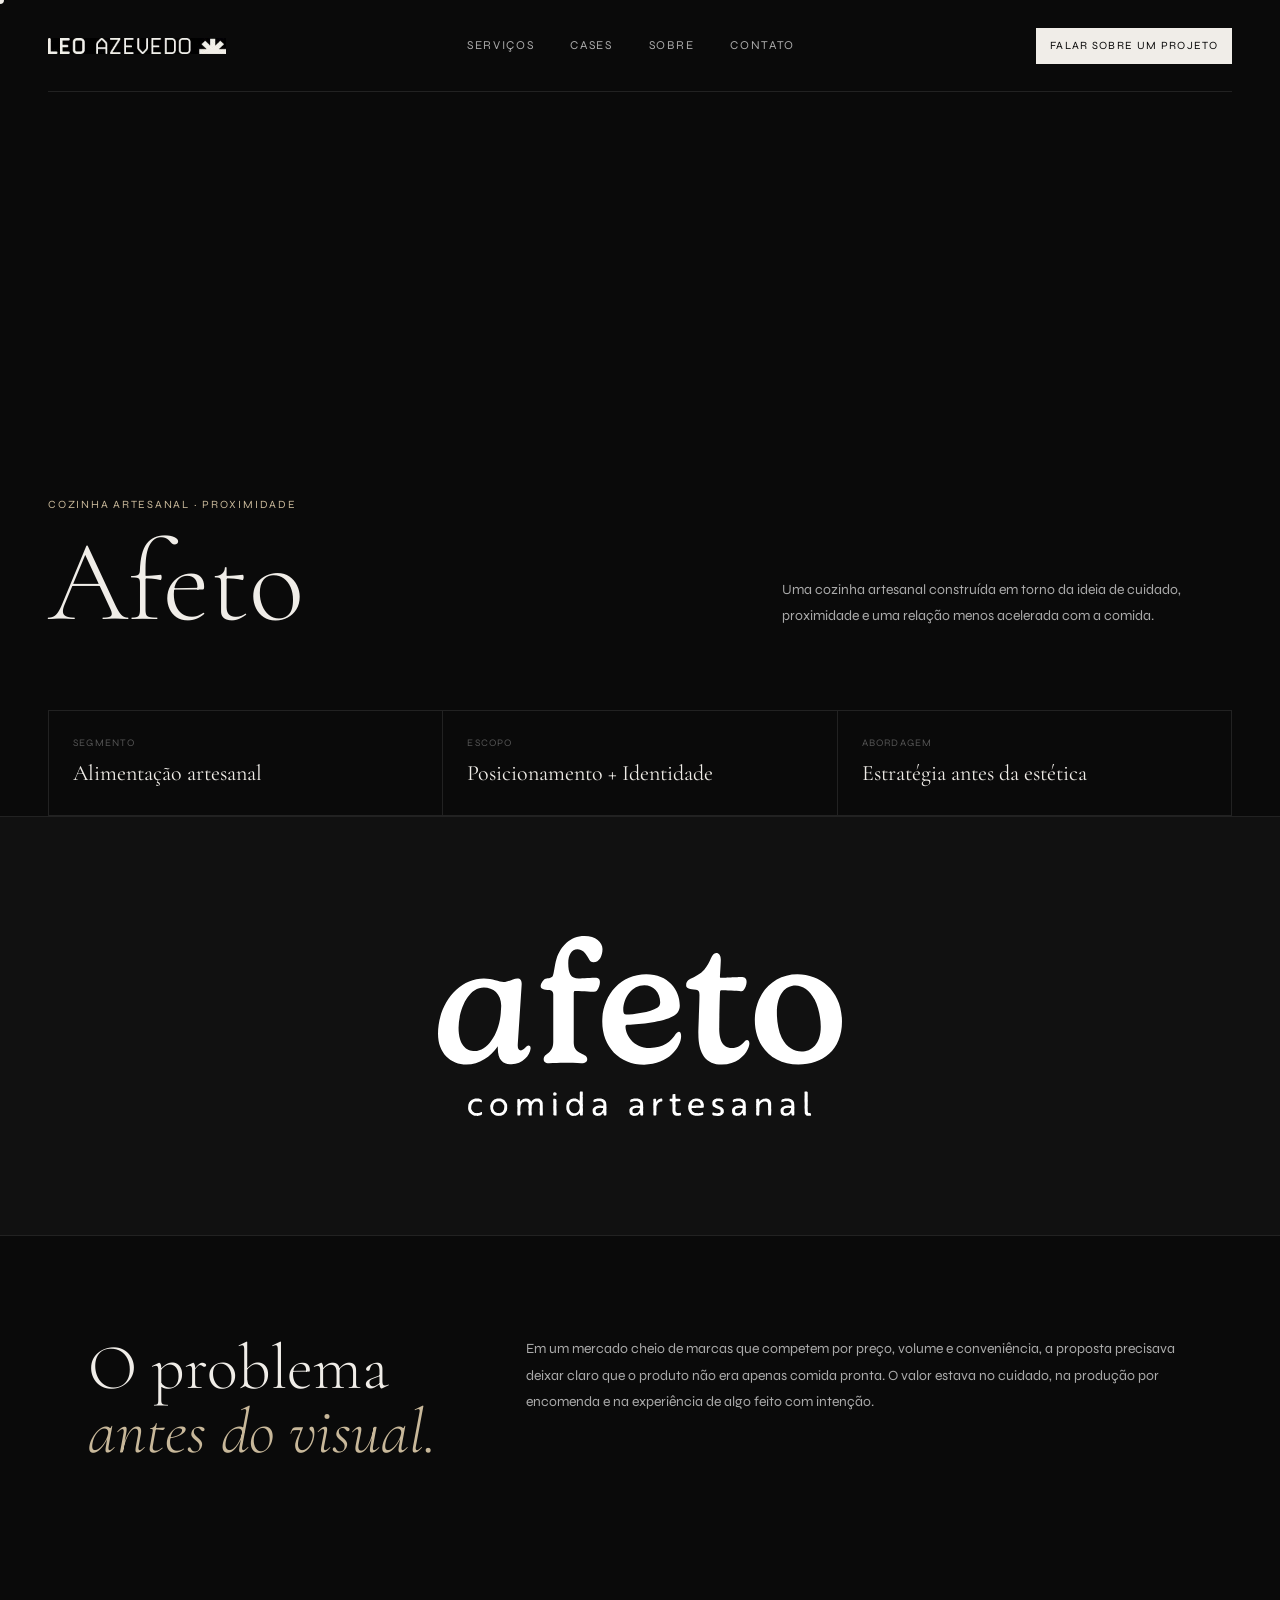
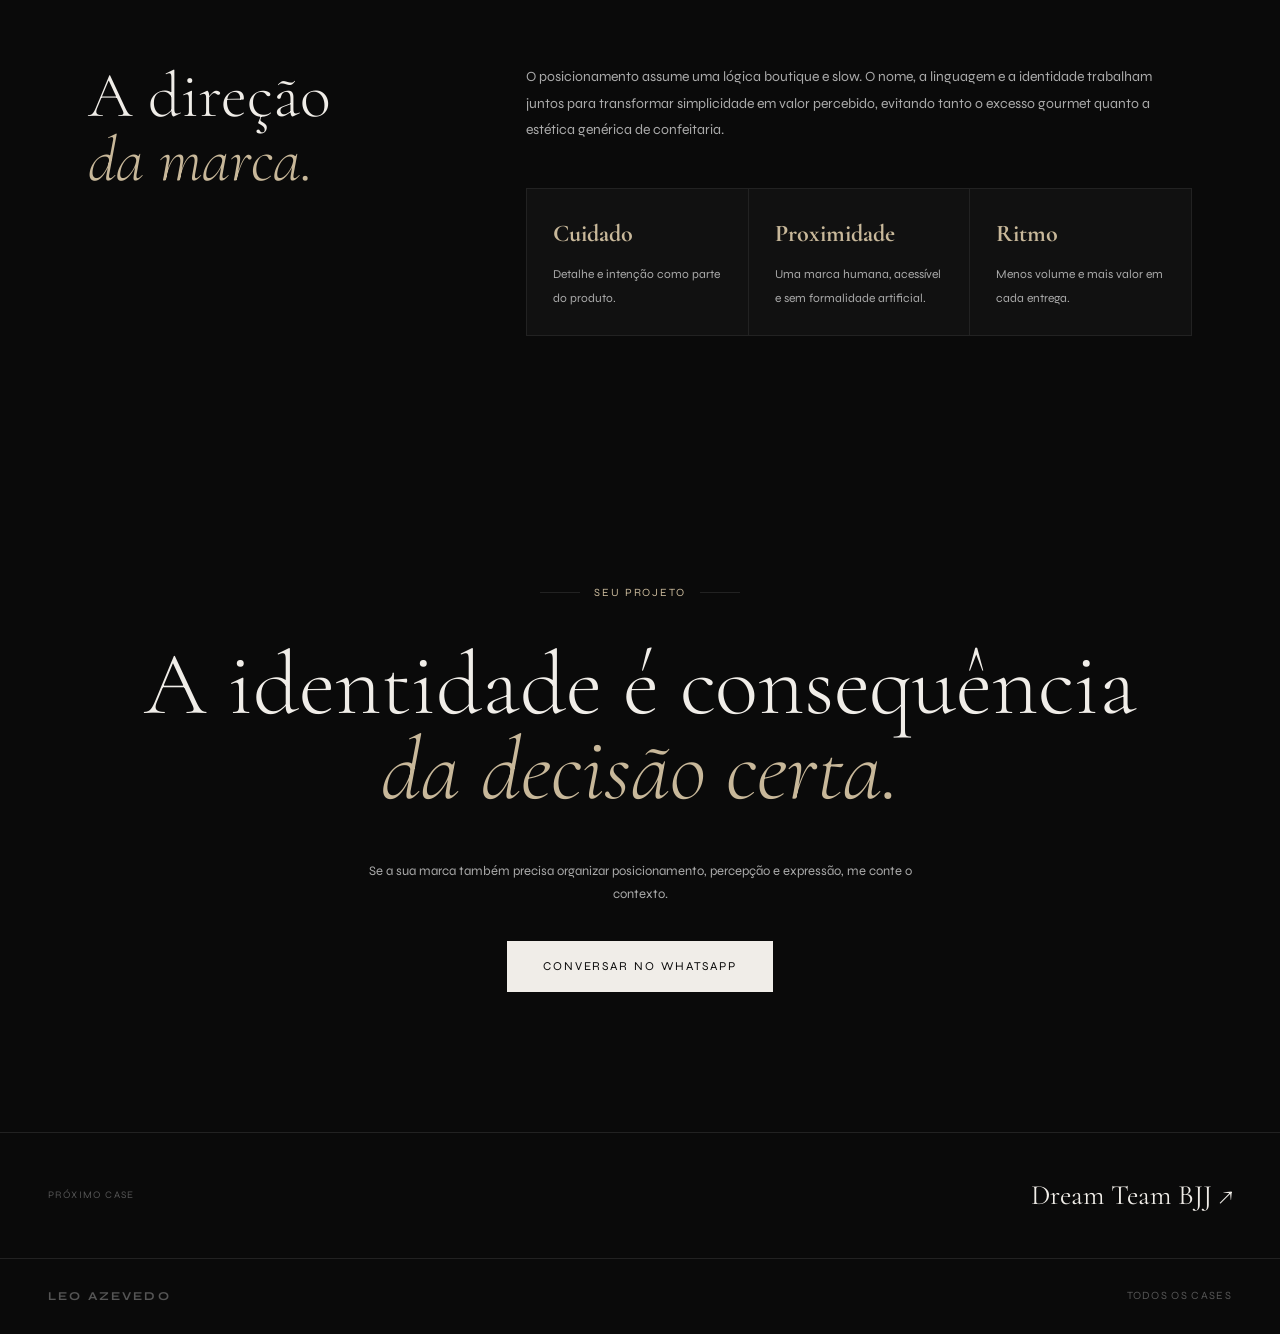
==== projetos/afeto/index.html @ 921ec5b6 "Evolve portfolio positioning, cases, structure and analytics" ====
<!DOCTYPE html>
<html lang="pt-BR" class="case-page">
<head>

  <meta charset="UTF-8" />
  <meta name="viewport" content="width=device-width, initial-scale=1.0" />
  <title>Afeto | Case de Branding — Leo Azevedo</title>
  <meta name="description" content="Uma cozinha artesanal construída em torno da ideia de cuidado, proximidade e uma relação menos acelerada com a comida." />
  <meta name="robots" content="index, follow" />
  <meta name="theme-color" content="#0a0a0a" />
  <link rel="canonical" href="https://leoazevedo.design/projetos/afeto/" />
  <meta property="og:title" content="Afeto | Case de Branding — Leo Azevedo" />
  <meta property="og:description" content="Uma cozinha artesanal construída em torno da ideia de cuidado, proximidade e uma relação menos acelerada com a comida." />
  <meta property="og:url" content="https://leoazevedo.design/projetos/afeto/" />
  <meta property="og:type" content="website" />
  <meta property="og:locale" content="pt_BR" />
  <meta property="og:image" content="https://leoazevedo.design/images/og-image.jpg" />
  <meta property="og:image:width" content="1200" />
  <meta property="og:image:height" content="630" />
  <meta name="twitter:card" content="summary_large_image" />
  <link rel="preconnect" href="https://fonts.googleapis.com" />
  <link rel="preconnect" href="https://fonts.gstatic.com" crossorigin />
  <link href="https://fonts.googleapis.com/css2?family=Cormorant+Garamond:ital,wght@0,300;0,400;0,600;0,700;1,300;1,400;1,600;1,700&family=Syne:wght@400;500;600;700;800&display=swap" rel="stylesheet" />
  <link rel="stylesheet" href="../../styles.css" />

</head>
<body>
<div class="cursor" id="cursor" aria-hidden="true"></div>
<nav aria-label="Navegação principal">
  <a href="/" class="nav-logo"><img src="../../images/logo-leoazevedo.png" alt="Leo Azevedo" style="height:16px;width:auto"></a>
  <div class="nav-links"><a href="/#services">Serviços</a><a href="/#work">Cases</a><a href="/#about">Sobre</a><a href="/#contact">Contato</a></div>
  <a class="nav-cta" href="/#contact">Falar sobre um projeto</a>
</nav>
<main>
<section class="case-hero">
  <div class="reveal"><div class="case-eyebrow">Cozinha artesanal · Proximidade</div><h1 class="case-title">Afeto</h1></div>
  <p class="case-lead reveal">Uma cozinha artesanal construída em torno da ideia de cuidado, proximidade e uma relação menos acelerada com a comida.</p>
</section>
<div class="case-facts">
  <div class="case-fact"><div class="case-fact-label">Segmento</div><div class="case-fact-value">Alimentação artesanal</div></div>
  <div class="case-fact"><div class="case-fact-label">Escopo</div><div class="case-fact-value">Posicionamento + Identidade</div></div>
  <div class="case-fact"><div class="case-fact-label">Abordagem</div><div class="case-fact-value">Estratégia antes da estética</div></div>
</div>
<div class="case-logo-stage"><img src="../../images/afeto.svg" alt="Afeto"></div>
<section class="case-section">
  <div class="case-section-grid">
    <h2>O problema<br><em>antes do visual.</em></h2>
    <div class="case-body"><p>Em um mercado cheio de marcas que competem por preço, volume e conveniência, a proposta precisava deixar claro que o produto não era apenas comida pronta. O valor estava no cuidado, na produção por encomenda e na experiência de algo feito com intenção.</p></div>
  </div>
</section>
<section class="case-section">
  <div class="case-section-grid">
    <h2>A direção<br><em>da marca.</em></h2>
    <div class="case-body"><p>O posicionamento assume uma lógica boutique e slow. O nome, a linguagem e a identidade trabalham juntos para transformar simplicidade em valor percebido, evitando tanto o excesso gourmet quanto a estética genérica de confeitaria.</p>
      <div class="case-principles">
        <div class="case-principle"><strong>Cuidado</strong><span>Detalhe e intenção como parte do produto.</span></div><div class="case-principle"><strong>Proximidade</strong><span>Uma marca humana, acessível e sem formalidade artificial.</span></div><div class="case-principle"><strong>Ritmo</strong><span>Menos volume e mais valor em cada entrega.</span></div>
      </div>
    </div>
  </div>
</section>
<section id="contact">
  <div class="contact-label">Seu projeto</div>
  <h2 class="contact-title reveal">A identidade é consequência<br><em>da decisão certa.</em></h2>
  <p class="contact-sub reveal">Se a sua marca também precisa organizar posicionamento, percepção e expressão, me conte o contexto.</p>
  <div class="contact-links"><a href="https://wa.me/5538991247129?text=Ol%C3%A1%20Leo!%20Vi%20o%20case%20Afeto%20no%20seu%20site%20e%20quero%20conversar%20sobre%20branding." target="_blank" rel="noopener noreferrer" class="contact-btn primary" data-track="whatsapp-case">Conversar no WhatsApp</a></div>
</section>
</main>
<div class="case-next"><span class="case-card-tag">Próximo case</span><a href="/projetos/dream-team-bjj/">Dream Team BJJ ↗</a></div>
<footer><a href="/" class="footer-logo">Leo Azevedo</a><div class="footer-links"><a href="/#work">Todos os cases</a></div></footer>
<script src="/main.js" defer></script>

<script>
  window.va = window.va || function () { (window.vaq = window.vaq || []).push(arguments); };
  window.si = window.si || function () { (window.siq = window.siq || []).push(arguments); };
</script>
<script defer src="/_vercel/insights/script.js"></script>
<script defer src="/_vercel/speed-insights/script.js"></script>

</body></html>
---- styles.css ----
*,
    *::before,
    *::after {
      box-sizing: border-box;
      margin: 0;
      padding: 0
    }

    :root {
      --black: #0a0a0a;
      --off: #111;
      --border: #222;
      --muted: #555;
      --light: #aaa;
      --white: #f0ede8;
      --accent: #c8b89a;
      --serif: 'Cormorant Garamond', Georgia, serif;
      --sans: 'Syne', sans-serif
    }

    html {
      scroll-behavior: smooth
    }

    body {
      background: var(--black);
      color: var(--white);
      font-family: var(--sans);
      font-size: 15px;
      line-height: 1.6;
      -webkit-font-smoothing: antialiased;
      cursor: auto
    }

    .cursor {
      display: none;
      position: fixed;
      top: 0;
      left: 0;
      z-index: 9999;
      width: 8px;
      height: 8px;
      background: var(--white);
      border-radius: 50%;
      pointer-events: none;
      transform: translate(-50%, -50%);
      transition: transform .15s ease, width .3s ease, height .3s ease, background .3s ease
    }

    @media (hover: hover) and (pointer: fine) {
      body {
        cursor: none
      }

      .cursor {
        display: block
      }

      a,
      button {
        cursor: none
      }
    }

    .cursor.hover {
      width: 40px;
      height: 40px;
      background: transparent;
      border: 1px solid var(--accent)
    }

    nav {
      position: fixed;
      top: 0;
      left: 0;
      right: 0;
      z-index: 100;
      display: flex;
      align-items: center;
      justify-content: space-between;
      padding: 28px 48px;
      mix-blend-mode: normal
    }

    nav::after {
      content: '';
      position: absolute;
      bottom: 0;
      left: 48px;
      right: 48px;
      height: 1px;
      background: var(--border)
    }

    .nav-logo {
      display: flex;
      align-items: center;
      gap: 10px;
      font-family: var(--sans);
      font-weight: 700;
      font-size: 13px;
      letter-spacing: .18em;
      text-transform: uppercase;
      color: var(--white);
      text-decoration: none;
      background: transparent
    }

    .nav-logo img {
      background: transparent
    }

    .nav-logo svg {
      width: 18px;
      height: 18px;
      fill: var(--accent)
    }

    .nav-links {
      display: flex;
      gap: 36px;
      align-items: center
    }

    .nav-links a {
      font-size: 12px;
      letter-spacing: .14em;
      text-transform: uppercase;
      color: var(--light);
      text-decoration: none;
      transition: color .25s
    }

    .nav-links a:hover {
      color: var(--white)
    }

    a:focus-visible,
    button:focus-visible {
      outline: 2px solid var(--accent);
      outline-offset: 4px
    }

    .lang-toggle {
      background: 0;
      border: 1px solid var(--border);
      color: var(--light);
      padding: 6px 14px;
      font-family: var(--sans);
      font-size: 11px;
      letter-spacing: .12em;
      text-transform: uppercase;
      cursor: pointer;
      transition: all .25s
    }

    .lang-toggle:hover {
      border-color: var(--accent);
      color: var(--accent)
    }

    #hero {
      min-height: 100vh;
      display: grid;
      grid-template-columns: 1fr 1fr;
      align-items: center;
      padding: 120px 48px 80px;
      gap: 60px;
      position: relative;
      overflow: hidden
    }

    .hero-noise {
      position: absolute;
      inset: 0;
      z-index: 0;
      opacity: .03;
      background-image: url("data:image/svg+xml,%3CsvgviewBox='00256256'xmlns='http://www.w3.org/2000/svg'%3E%3Cfilterid='n'%3E%3CfeTurbulencetype='fractalNoise'baseFrequency='0.9'numOctaves='4'stitchTiles='stitch'/%3E%3C/filter%3E%3Crectwidth='100%25'height='100%25'filter='url(%23n)'/%3E%3C/svg%3E");
      background-size: 200px
    }

    .hero-left {
      position: relative;
      z-index: 1
    }

    .hero-tag {
      display: inline-flex;
      align-items: center;
      gap: 10px;
      font-size: 11px;
      letter-spacing: .16em;
      text-transform: uppercase;
      color: var(--accent);
      margin-bottom: 32px
    }

    .hero-tag::before {
      content: '';
      width: 28px;
      height: 1px;
      background: var(--accent)
    }

    .hero-title strong,
    .services-title strong {
      font-weight: 700;
      font-style: italic;
      color: var(--accent)
    }

    .hero-title {
      font-family: var(--serif);
      font-size: clamp(48px, 5.5vw, 84px);
      font-weight: 300;
      line-height: .95;
      letter-spacing: -.01em;
      color: var(--white);
      margin-bottom: 40px
    }

    .hero-title em {
      font-style: italic;
      color: var(--accent)
    }

    .hero-sub {
      font-size: 13px;
      letter-spacing: .06em;
      color: var(--light);
      line-height: 1.8;
      max-width: 380px;
      margin-bottom: 52px
    }

    .hero-cta {
      display: inline-flex;
      align-items: center;
      gap: 14px;
      font-size: 12px;
      letter-spacing: .16em;
      text-transform: uppercase;
      color: var(--white);
      text-decoration: none;
      border-bottom: 1px solid var(--border);
      padding-bottom: 8px;
      transition: all .3s ease
    }

    .hero-cta:hover {
      color: var(--accent);
      border-color: var(--accent);
      gap: 22px
    }

    .hero-cta svg {
      width: 14px;
      height: 14px;
      stroke: currentColor;
      fill: none
    }

    .hero-right {
      position: relative;
      z-index: 1;
      display: flex;
      flex-direction: column;
      align-items: flex-end;
      gap: 28px
    }

    .hero-stats {
      display: grid;
      grid-template-columns: 1fr 1fr;
      gap: 1px;
      background: var(--border);
      border: 1px solid var(--border);
      width: 100%;
      max-width: 420px
    }

    .stat-item {
      background: var(--black);
      padding: 28px 24px
    }

    .stat-num {
      font-family: var(--serif);
      font-size: 52px;
      font-weight: 300;
      line-height: 1;
      color: var(--white);
      margin-bottom: 6px
    }

    .stat-label {
      font-size: 11px;
      letter-spacing: .12em;
      text-transform: uppercase;
      color: var(--muted)
    }

    .hero-avail {
      display: flex;
      align-items: center;
      gap: 10px;
      font-size: 11px;
      letter-spacing: .12em;
      text-transform: uppercase;
      color: var(--light)
    }

    .avail-dot {
      width: 7px;
      height: 7px;
      border-radius: 50%;
      background: #4ade80;
      box-shadow: 0 0 10px #4ade8060;
      animation: pulse 2s ease-in-out infinite
    }

    @keyframes pulse {

      0%,
      100% {
        opacity: 1
      }

      50% {
        opacity: .4
      }
    }

    section {
      padding: 120px 48px
    }

    .section-line {
      width: 100%;
      height: 1px;
      background: var(--border);
      margin: 0 48px;
      width: calc(100% - 96px)
    }

    .section-label {
      display: flex;
      align-items: center;
      gap: 14px;
      font-size: 11px;
      letter-spacing: .18em;
      text-transform: uppercase;
      color: var(--accent);
      margin-bottom: 60px
    }

    .section-label::before {
      content: attr(data-num);
      color: var(--muted);
      font-size: 10px
    }

    #services {
      background: var(--off)
    }

    .services-header {
      display: flex;
      justify-content: space-between;
      align-items: flex-end;
      margin-bottom: 72px;
      gap: 40px;
      flex-wrap: wrap
    }

    .services-title {
      font-family: var(--serif);
      font-size: clamp(40px, 5vw, 72px);
      font-weight: 300;
      line-height: 1;
      max-width: 520px
    }

    .services-title em {
      font-style: italic;
      color: var(--accent)
    }

    .services-desc {
      font-size: 13px;
      color: var(--light);
      max-width: 340px;
      line-height: 1.8
    }

    .services-grid {
      display: grid;
      grid-template-columns: repeat(3, 1fr);
      gap: 1px;
      background: var(--border);
      border: 1px solid var(--border)
    }

    .service-card {
      background: var(--off);
      padding: 40px 32px 36px;
      display: flex;
      flex-direction: column;
      gap: 16px;
      transition: background .3s;
      position: relative;
      overflow: hidden
    }

    .service-card::after {
      content: '';
      position: absolute;
      bottom: 0;
      left: 0;
      width: 0;
      height: 1px;
      background: var(--accent);
      transition: width .4s ease
    }

    .service-card:hover {
      background: #161616
    }

    .service-card:hover::after {
      width: 100%
    }

    .service-num {
      font-size: 11px;
      letter-spacing: .14em;
      text-transform: uppercase;
      color: var(--muted)
    }

    .service-name {
      font-family: var(--serif);
      font-size: 28px;
      font-weight: 600;
      line-height: 1.1;
      color: var(--accent)
    }

    .service-desc {
      font-size: 14px;
      color: var(--light);
      line-height: 1.7;
      flex: 1
    }

    .service-price {
      font-size: 12px;
      letter-spacing: .1em;
      text-transform: uppercase;
      color: var(--accent);
      margin-top: 8px
    }

    .work-title {
      font-family: var(--serif);
      font-size: clamp(40px, 5vw, 72px);
      font-weight: 300;
      margin-bottom: 72px;
      line-height: 1
    }

    .work-title em {
      font-style: italic;
      color: var(--accent)
    }

    .work-list {
      display: flex;
      flex-direction: column
    }

    .work-item {
      display: grid;
      grid-template-columns: 80px 1fr auto;
      align-items: center;
      gap: 32px;
      padding: 28px 0;
      border-bottom: 1px solid var(--border);
      text-decoration: none;
      color: var(--white);
      transition: all .3s;
      position: relative
    }

    .work-item:first-child {
      border-top: 1px solid var(--border)
    }

    .work-item:hover .work-item-name {
      color: var(--accent)
    }

    .work-item:hover .work-arrow {
      transform: translate(6px, -6px);
      color: var(--accent)
    }

    .work-item-num {
      font-size: 11px;
      letter-spacing: .12em;
      text-transform: uppercase;
      color: var(--muted)
    }

    .work-item-inner {
      display: flex;
      flex-direction: column;
      gap: 4px
    }

    .work-item-name {
      font-family: var(--serif);
      font-size: 28px;
      font-weight: 400;
      transition: color .3s
    }

    .work-item-tag {
      font-size: 11px;
      letter-spacing: .12em;
      text-transform: uppercase;
      color: var(--muted)
    }

    .work-arrow {
      font-size: 18px;
      color: var(--muted);
      transition: all .3s ease
    }

    #about {
  background: var(--off);
  padding-top: 60px;
}

    .about-grid {
      display: grid;
      grid-template-columns: 500px minmax(0, 650px);
      gap: 48px;
      align-items: center;
      justify-content: center;
    }

    .about-title {
      font-family: var(--serif);
      font-size: clamp(40px, 4.5vw, 64px);
      font-weight: 300;
      line-height: 1.05;
      margin-bottom: 32px
    }

    .about-title em {
      font-style: italic;
      color: var(--accent)
    }

    .about-text {
      font-size: 14px;
      color: var(--light);
      line-height: 1.9;
      margin-bottom: 16px
    }

    .about-right {
      display: flex;
      flex-direction: column;
      gap: 24px
    }

    .tools-label {
      font-size: 11px;
      letter-spacing: .16em;
      text-transform: uppercase;
      color: var(--muted);
      margin-bottom: 16px
    }

    .tools-list {
      display: flex;
      flex-wrap: wrap;
      gap: 8px
    }

    .tool-tag {
      font-size: 11px;
      letter-spacing: .1em;
      text-transform: uppercase;
      color: var(--light);
      border: 1px solid var(--border);
      padding: 7px 14px
    }

    .location-row {
      display: flex;
      align-items: center;
      gap: 10px;
      font-size: 12px;
      letter-spacing: .1em;
      text-transform: uppercase;
      color: var(--muted);
      padding-top: 24px;
      border-top: 1px solid var(--border)
    }

    #contact {
      text-align: center;
      padding: 140px 48px
    }

    .contact-label {
      display: inline-flex;
      align-items: center;
      gap: 14px;
      font-size: 11px;
      letter-spacing: .18em;
      text-transform: uppercase;
      color: var(--accent);
      margin-bottom: 40px
    }

    .contact-label::before,
    .contact-label::after {
      content: '';
      display: block;
      width: 40px;
      height: 1px;
      background: var(--border)
    }

    .contact-title {
      font-family: var(--serif);
      font-size: clamp(52px, 7vw, 100px);
      font-weight: 300;
      line-height: .95;
      margin-bottom: 48px
    }

    .contact-title em {
      font-style: italic;
      color: var(--accent)
    }

    .contact-links {
      display: flex;
      justify-content: center;
      gap: 16px;
      flex-wrap: wrap
    }

    .contact-btn {
      font-family: var(--sans);
      font-size: 12px;
      letter-spacing: .16em;
      text-transform: uppercase;
      text-decoration: none;
      padding: 16px 36px;
      transition: all .3s
    }

    .contact-btn.primary {
      background: var(--white);
      color: var(--black)
    }

    .contact-btn.primary:hover {
      background: var(--accent)
    }

    .contact-btn.secondary {
      border: 1px solid var(--border);
      color: var(--light)
    }

    .contact-btn.secondary:hover {
      border-color: var(--accent);
      color: var(--accent)
    }

    footer {
      padding: 28px 48px;
      display: flex;
      justify-content: space-between;
      align-items: center;
      border-top: 1px solid var(--border)
    }

    .footer-logo {
      font-family: var(--sans);
      font-weight: 700;
      font-size: 12px;
      letter-spacing: .18em;
      text-transform: uppercase;
      color: var(--muted);
      text-decoration: none
    }

    .footer-links {
      display: flex;
      gap: 28px
    }

    .footer-links a {
      font-size: 11px;
      letter-spacing: .12em;
      text-transform: uppercase;
      color: var(--muted);
      text-decoration: none;
      transition: color .25s
    }

    .footer-links a:hover {
      color: var(--white)
    }

    .reveal {
      opacity: 0;
      transform: translateY(28px);
      transition: opacity .8s ease, transform .8s ease
    }

    .reveal.visible {
      opacity: 1;
      transform: translateY(0)
    }

    .work-grid {
      display: grid;
      grid-template-columns: repeat(3, 1fr);
      gap: 1px;
      background: var(--border);
      border: 1px solid var(--border)
    }

    .work-card {
      background: var(--black);
      text-decoration: none;
      color: var(--white);
      display: flex;
      flex-direction: column;
      transition: background .3s;
      position: relative;
      overflow: hidden
    }

    .work-card:hover {
      background: #161616
    }

    .work-card--large {
      grid-column: span 2
    }

    .work-card-img {
      width: 100%;
      aspect-ratio: 16/9;
      background-color: #1a1a1a;
      background-size: cover;
      background-position: center;
      position: relative;
      overflow: hidden;
      transition: transform .5s ease
    }

    .work-card--large .work-card-img {
      aspect-ratio: 16/8
    }

    .work-card:hover .work-card-img {
      transform: scale(1.03)
    }

    .work-card-placeholder {
      position: absolute;
      inset: 0;
      display: flex;
      flex-direction: column;
      align-items: center;
      justify-content: center;
      gap: 8px;
      background: #141414
    }

    .work-card-img[style*="url('https"] .work-card-placeholder {
      display: none
    }

    .wcp-num {
      font-family: var(--serif);
      font-size: 48px;
      font-weight: 300;
      color: var(--border)
    }

    .wcp-hint {
      font-size: 10px;
      letter-spacing: .14em;
      text-transform: uppercase;
      color: var(--muted)
    }

    .work-card-info {
      padding: 20px 24px;
      display: flex;
      justify-content: space-between;
      align-items: center;
      gap: 12px;
      border-top: 1px solid var(--border)
    }

    .work-card-tag {
      font-size: 10px;
      letter-spacing: .14em;
      text-transform: uppercase;
      color: var(--muted);
      display: block;
      margin-bottom: 4px
    }

    .work-card-name {
      font-family: var(--serif);
      font-size: 20px;
      font-weight: 400;
      color: var(--white);
      transition: color .3s
    }

    .work-card:hover .work-card-name {
      color: var(--accent)
    }

    .work-arrow-sm {
      font-size: 16px;
      color: var(--muted);
      transition: all .3s ease;
      flex-shrink: 0
    }

    .work-card:hover .work-arrow-sm {
      transform: translate(4px, -4px);
      color: var(--accent)
    }

    .work-card--cta {
      min-height: 180px;
      border: 0
    }

    .work-cta-inner {
      flex: 1;
      display: flex;
      flex-direction: column;
      align-items: center;
      justify-content: center;
      gap: 12px;
      padding: 40px 24px;
      border: 1px dashed var(--border);
      margin: 0;
      transition: border-color .3s
    }

    .work-card--cta:hover .work-cta-inner {
      border-color: var(--accent)
    }

    .work-cta-label {
      font-size: 12px;
      letter-spacing: .14em;
      text-transform: uppercase;
      color: var(--light)
    }

    .work-cta-sub {
      font-size: 10px;
      letter-spacing: .12em;
      text-transform: uppercase;
      color: var(--muted)
    }

    .about-photo {
      width: 100%;
      max-width: 420px;
      height: 520px;

      border: 1px solid var(--accent);
      border-radius: 0;

      overflow: hidden;
      flex-shrink: 0;
      background: #141414;

      position: relative;

      transition: transform .5s ease, box-shadow .5s ease;
    }

    .about-photo:hover {
      transform: translateY(-4px);
      box-shadow: 0 20px 60px rgba(0, 0, 0, 0.4);
    }

    .about-photo::after {
      content: '';
      position: absolute;
      inset: 0;
      background: linear-gradient(to top,
          rgba(0, 0, 0, 0.25),
          transparent 35%);
      pointer-events: none;
    }

    .about-photo img {
      width: 100%;
      height: 100%;

      object-fit: cover;
      object-position: center top;

      position: absolute;
      inset: 0;

      transition: transform .5s ease;
      will-change: transform;
    }

    .about-photo:hover img {
      transform: scale(1.03);
    }

    .about-photo-hint {
      font-size: 10px;
      letter-spacing: .14em;
      text-transform: uppercase;
      color: var(--muted);
      text-align: center;
      padding: 0 24px;
      position: relative;
      z-index: 1;
    }

    .about-photo-icon {
      font-size: 32px;
      color: var(--border);
      position: relative;
      z-index: 1;
    }

    .logofolio-header {
      padding: 72px 48px 56px;
      border-bottom: 1px solid var(--border);
      display: flex;
      justify-content: center
    }

    .logofolio-quote {
      font-family: var(--serif);
      font-size: clamp(22px, 3vw, 40px);
      font-weight: 300;
      font-style: italic;
      color: var(--accent);
      line-height: 1.2;
      text-align: center;
      max-width: 780px;
      margin: 0 auto;
      white-space: nowrap;
    }

    .carousel-track-wrap {
      overflow: hidden;
      padding: 48px 0;
      border-bottom: 1px solid var(--border);
      -webkit-mask-image: linear-gradient(to right, transparent 0, black 8%, black 92%, transparent 100%);
      mask-image: linear-gradient(to right, transparent 0, black 8%, black 92%, transparent 100%)
    }

    .carousel-track {
      display: flex;
      align-items: center;
      gap: 72px;
      width: max-content;
      animation: carousel-scroll 50s linear infinite
    }

    .carousel-track:hover {
      animation-play-state: paused
    }

    @keyframes carousel-scroll {
      0% {
        transform: translateX(0)
      }

      100% {
        transform: translateX(-50%)
      }
    }

    .carousel-logo {
      object-fit: contain;
      opacity: .45;
      filter: brightness(0) invert(1);
      transition: opacity .3s ease;
      flex-shrink: 0
    }

    .carousel-logo:hover {
      opacity: .9
    }

    @media (prefers-reduced-motion: reduce) {
      html {
        scroll-behavior: auto
      }

      *,
      *::before,
      *::after {
        animation-duration: .01ms !important;
        animation-iteration-count: 1 !important;
        transition-duration: .01ms !important;
        scroll-behavior: auto !important
      }

      .reveal {
        opacity: 1;
        transform: none
      }

      .carousel-track {
        animation: none
      }
    }

    @media(max-width:900px) {
      .work-grid {
        grid-template-columns: 1fr
      }

      .work-card--large {
        grid-column: span 1
      }
    }

    @media(max-width:900px) {
      nav {
        padding: 20px 20px
      }

      nav::after {
        left: 20px;
        right: 20px
      }

      .nav-links {
        display: none
      }

      #hero {
        grid-template-columns: 1fr;
        padding: 90px 20px 60px;
        gap: 40px
      }

      .hero-right {
        align-items: flex-start
      }

      .hero-stats {
        max-width: 100%;
        grid-template-columns: 1fr 1fr
      }

      .hero-title {
        font-size: clamp(40px, 10vw, 72px)
      }

      section {
        padding: 64px 20px
      }

      .section-line {
        margin: 0 20px;
        width: calc(100% - 40px)
      }

      .services-grid {
        grid-template-columns: 1fr
      }

      .services-header {
        flex-direction: column
      }

      .work-grid {
        grid-template-columns: 1fr
      }

      .work-card--large {
        grid-column: span 1
      }

      .about-grid {
        grid-template-columns: 1fr !important;
        gap: 36px
      }

      .about-photo {
        width: 100%;
        max-width: 300px;
        aspect-ratio: 4/5;
        background: #141414;
        border: 1px solid var(--border);
        display: flex;
        flex-direction: column;
        align-items: center;
        justify-content: center;
        gap: 12px;
        position: relative;
        overflow: hidden;
        margin: 0 auto;
        transition: transform .5s ease, box-shadow .5s ease;
      }

      .about-photo:hover {
        transform: scale(1.03);
        box-shadow: 0 20px 60px rgba(0, 0, 0, 0.4);
      }

      .about-photo::after {
        content: '';
        position: absolute;
        inset: 0;
        background: linear-gradient(to top, rgba(0, 0, 0, 0.4), transparent 40%);
        pointer-events: none;
      }

      footer {
        flex-direction: column;
        gap: 16px;
        padding: 24px 20px;
        text-align: center
      }

      .footer-links {
        justify-content: center
      }

      .contact-title {
        font-size: clamp(36px, 10vw, 72px)
      }

      .contact-links {
        flex-direction: column;
        align-items: center
      }

      .contact-btn {
        width: 100%;
        max-width: 300px;
        text-align: center
      }

      .logofolio-header {
        padding: 40px 20px 32px
      }

      .carousel-track-wrap {
        padding: 32px 0
      }
    }
  

/* 2026 evolution */
body{overflow-x:hidden}
main{display:block}
.nav-cta{font-size:11px;letter-spacing:.12em;text-transform:uppercase;text-decoration:none;color:var(--black);background:var(--white);padding:9px 14px}
.nav-cta:hover{background:var(--accent)}
.hero-kicker{font-size:11px;letter-spacing:.16em;text-transform:uppercase;color:var(--accent);margin-bottom:24px}
.hero-proof{display:flex;gap:24px;flex-wrap:wrap;margin-top:30px;padding-top:24px;border-top:1px solid var(--border)}
.hero-proof-item{min-width:110px}
.hero-proof-num{font-family:var(--serif);font-size:34px;line-height:1;color:var(--white)}
.hero-proof-label{font-size:10px;letter-spacing:.1em;text-transform:uppercase;color:var(--muted);margin-top:6px}
.hero-right-copy{max-width:440px;font-family:var(--serif);font-size:clamp(24px,3vw,42px);line-height:1.08;font-weight:300;color:var(--white)}
.hero-right-copy em{color:var(--accent)}
.hero-note{max-width:420px;color:var(--light);font-size:13px;line-height:1.8}
.services-grid{grid-template-columns:repeat(2,1fr)}
.service-card{min-height:250px}
.service-outcome{font-size:10px;letter-spacing:.12em;text-transform:uppercase;color:var(--muted);margin-top:auto;padding-top:16px;border-top:1px solid var(--border)}
#work{padding:120px 48px}
.case-intro{display:flex;align-items:flex-end;justify-content:space-between;gap:40px;margin-bottom:56px;flex-wrap:wrap}
.case-intro p{max-width:460px;color:var(--light);font-size:13px;line-height:1.8}
.case-grid{display:grid;grid-template-columns:repeat(2,1fr);gap:1px;background:var(--border);border:1px solid var(--border)}
.case-card{display:flex;flex-direction:column;min-height:360px;padding:34px;background:var(--black);text-decoration:none;color:var(--white);position:relative;overflow:hidden;transition:background .3s}
.case-card:hover{background:#151515}
.case-card-top{display:flex;justify-content:space-between;gap:20px}
.case-card-num{font-size:10px;letter-spacing:.14em;text-transform:uppercase;color:var(--muted)}
.case-card-arrow{font-size:20px;color:var(--muted);transition:transform .3s,color .3s}
.case-card:hover .case-card-arrow{transform:translate(5px,-5px);color:var(--accent)}
.case-card-logo-wrap{display:flex;align-items:center;justify-content:center;flex:1;padding:48px 20px}
.case-card-logo{max-width:220px;max-height:80px;filter:brightness(0) invert(1);opacity:.88}
.case-card-meta{border-top:1px solid var(--border);padding-top:20px}
.case-card-tag{font-size:10px;letter-spacing:.14em;text-transform:uppercase;color:var(--muted)}
.case-card-title{font-family:var(--serif);font-size:30px;font-weight:400;margin-top:4px}
.case-card-desc{font-size:12px;color:var(--light);margin-top:8px;max-width:440px}
.philosophy{background:var(--off);padding:120px 48px}
.philosophy-grid{display:grid;grid-template-columns:.8fr 1.2fr;gap:80px;align-items:start;max-width:1200px;margin:auto}
.philosophy-quote{font-family:var(--serif);font-size:clamp(42px,5vw,72px);line-height:1;font-weight:300}
.philosophy-quote em{color:var(--accent)}
.philosophy-copy p{color:var(--light);font-size:14px;line-height:1.9;margin-bottom:18px}
.process-grid{display:grid;grid-template-columns:repeat(4,1fr);gap:1px;background:var(--border);border:1px solid var(--border)}
.process-step{background:var(--black);padding:30px}
.process-step span{font-size:10px;letter-spacing:.14em;text-transform:uppercase;color:var(--muted)}
.process-step h3{font-family:var(--serif);font-size:24px;color:var(--accent);margin:12px 0}
.process-step p{font-size:12px;color:var(--light);line-height:1.7}
.contact-sub{max-width:560px;margin:0 auto 34px;color:var(--light);font-size:13px;line-height:1.8}
.case-page main{padding-top:80px}
.case-hero{padding:110px 48px 80px;min-height:70vh;display:grid;grid-template-columns:1.2fr .8fr;gap:60px;align-items:end}
.case-eyebrow{font-size:11px;letter-spacing:.16em;text-transform:uppercase;color:var(--accent);margin-bottom:22px}
.case-title{font-family:var(--serif);font-size:clamp(60px,9vw,130px);line-height:.82;font-weight:300}
.case-lead{font-size:14px;color:var(--light);line-height:1.9;max-width:470px}
.case-facts{display:grid;grid-template-columns:repeat(3,1fr);gap:1px;background:var(--border);border:1px solid var(--border);margin:0 48px}
.case-fact{background:var(--black);padding:24px}
.case-fact-label{font-size:10px;letter-spacing:.12em;text-transform:uppercase;color:var(--muted)}
.case-fact-value{font-family:var(--serif);font-size:22px;color:var(--white);margin-top:5px}
.case-section{padding:100px 48px;max-width:1200px;margin:auto}
.case-section-grid{display:grid;grid-template-columns:.7fr 1.3fr;gap:80px}
.case-section h2{font-family:var(--serif);font-size:clamp(38px,5vw,64px);font-weight:300;line-height:1}
.case-section h2 em{color:var(--accent)}
.case-body p{color:var(--light);font-size:14px;line-height:1.9;margin-bottom:20px}
.case-principles{display:grid;grid-template-columns:repeat(3,1fr);gap:1px;background:var(--border);border:1px solid var(--border);margin-top:44px}
.case-principle{background:var(--off);padding:26px}
.case-principle strong{display:block;font-family:var(--serif);font-size:24px;color:var(--accent);margin-bottom:8px}
.case-principle span{font-size:12px;color:var(--light);line-height:1.6}
.case-logo-stage{min-height:420px;background:var(--off);display:flex;align-items:center;justify-content:center;border-top:1px solid var(--border);border-bottom:1px solid var(--border);padding:70px}
.case-logo-stage img{max-width:min(420px,70vw);max-height:180px;filter:brightness(0) invert(1)}
.case-next{display:flex;justify-content:space-between;align-items:center;gap:20px;padding:40px 48px;border-top:1px solid var(--border)}
.case-next a{color:var(--white);text-decoration:none;font-family:var(--serif);font-size:28px}
.case-next a:hover{color:var(--accent)}
@media(max-width:900px){
  .nav-cta{display:none}
  .services-grid,.case-grid,.process-grid,.case-principles{grid-template-columns:1fr}
  #work,.philosophy{padding:64px 20px}
  .philosophy-grid,.case-hero,.case-section-grid{grid-template-columns:1fr;gap:36px}
  .case-hero{padding:90px 20px 56px;min-height:auto}
  .case-facts{grid-template-columns:1fr;margin:0 20px}
  .case-section{padding:64px 20px}
  .case-next{padding:28px 20px;align-items:flex-start;flex-direction:column}
}
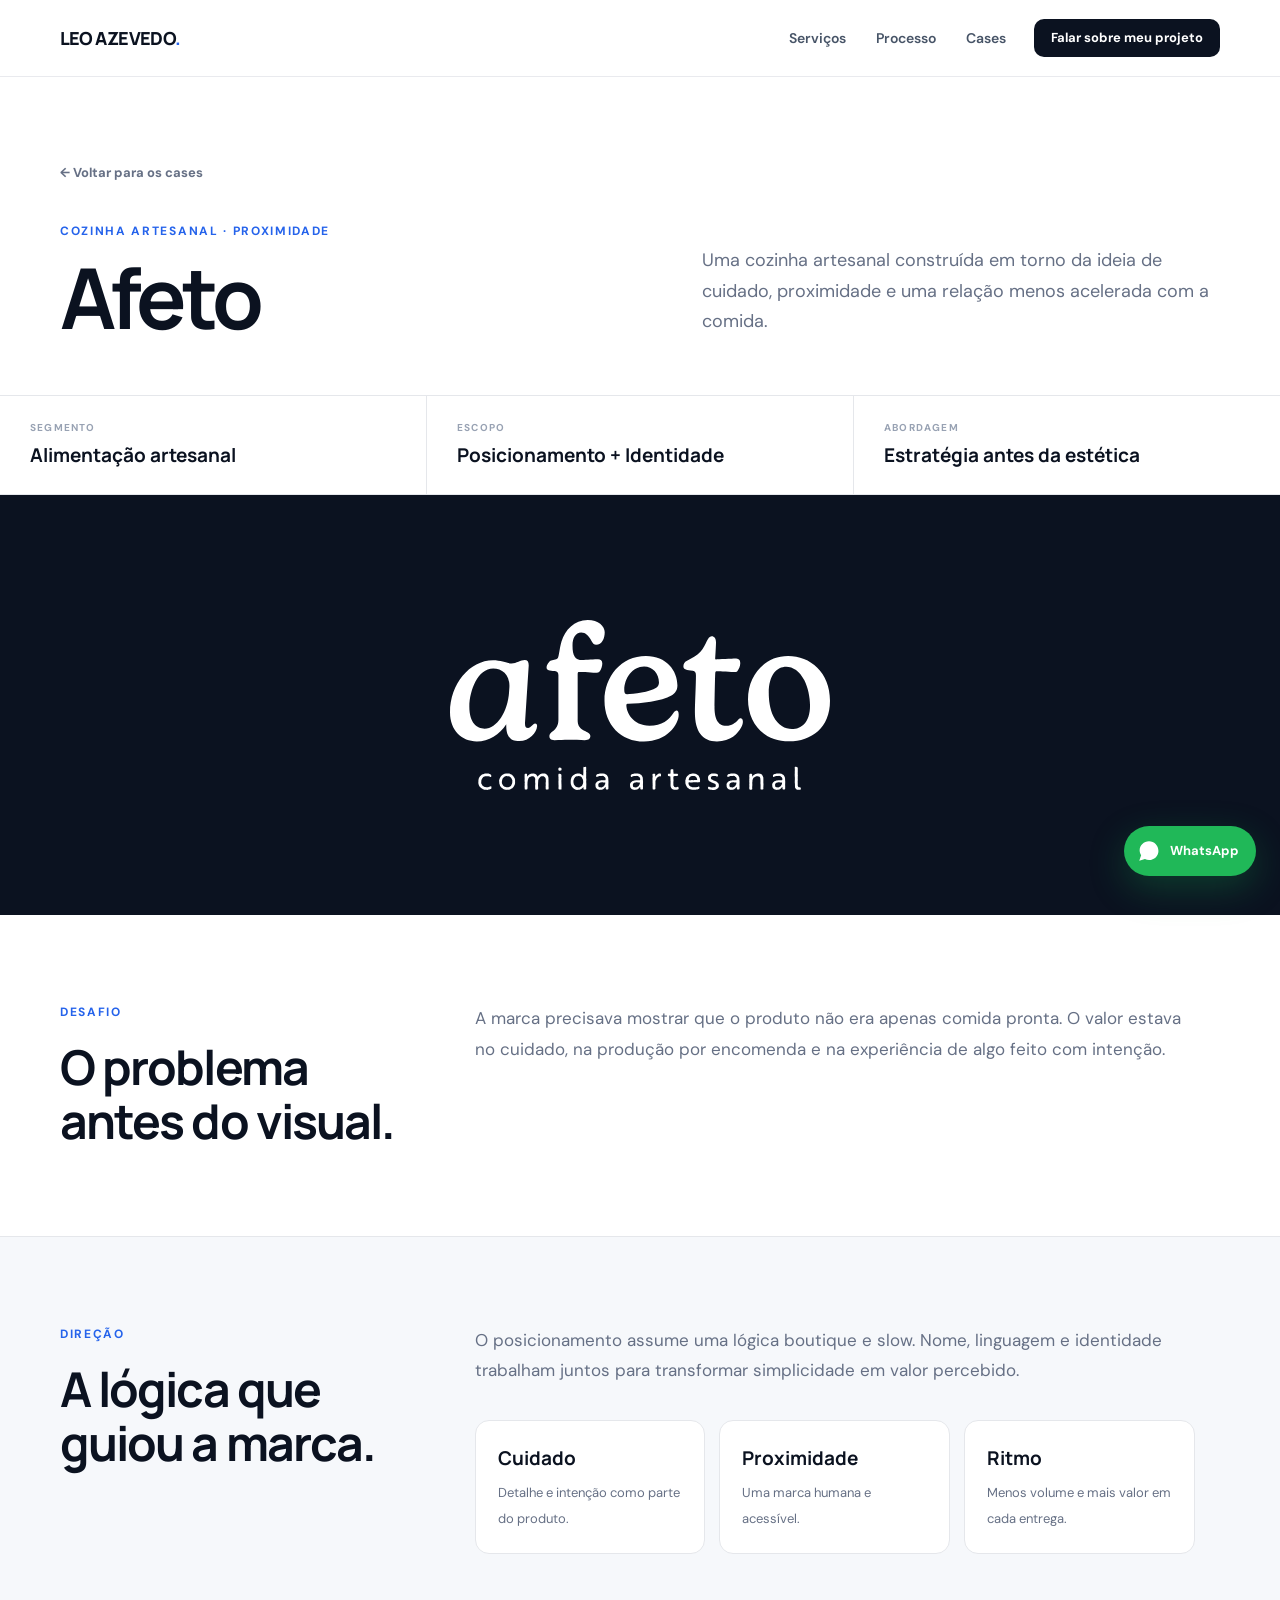
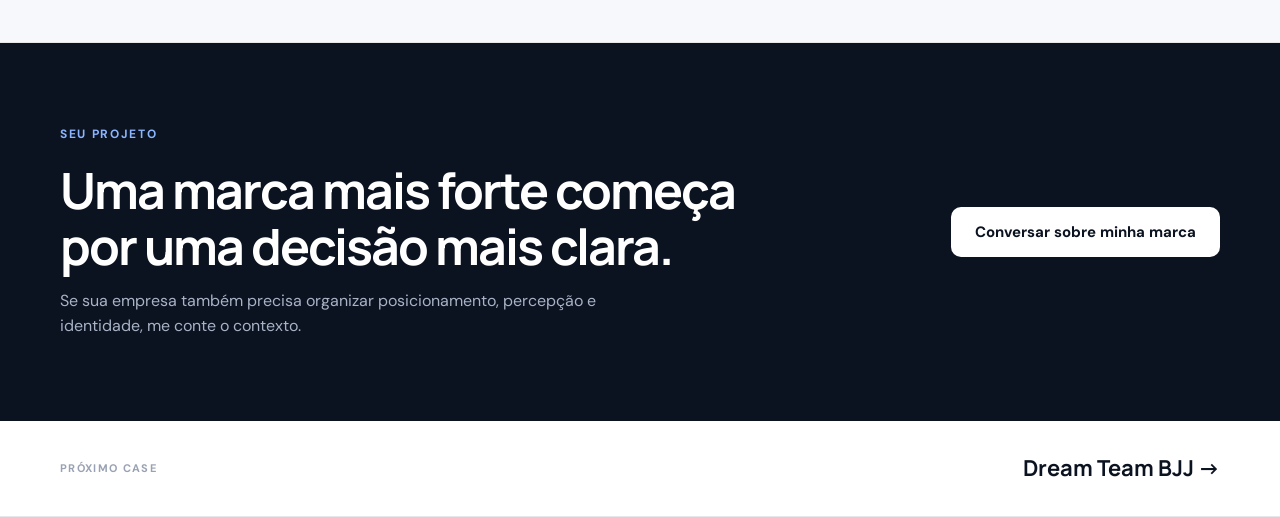
==== commit 18ba5b15: "Restyle Afeto case for commercial site" ====
--- a/projetos/afeto/index.html
+++ b/projetos/afeto/index.html
@@ -20,54 +20,16 @@
   <meta name="twitter:card" content="summary_large_image" />
   <link rel="preconnect" href="https://fonts.googleapis.com" />
   <link rel="preconnect" href="https://fonts.gstatic.com" crossorigin />
-  <link href="https://fonts.googleapis.com/css2?family=Cormorant+Garamond:ital,wght@0,300;0,400;0,600;0,700;1,300;1,400;1,600;1,700&family=Syne:wght@400;500;600;700;800&display=swap" rel="stylesheet" />
-  <link rel="stylesheet" href="../../styles.css" />
+  <link href="https://fonts.googleapis.com/css2?family=DM+Sans:wght@400;500;600;700&family=Manrope:wght@500;600;700;800&display=swap" rel="stylesheet"><link rel="stylesheet" href="/styles.css">
 
 </head>
-<body>
-<div class="cursor" id="cursor" aria-hidden="true"></div>
-<nav aria-label="Navegação principal">
-  <a href="/" class="nav-logo"><img src="../../images/logo-leoazevedo.png" alt="Leo Azevedo" style="height:16px;width:auto"></a>
-  <div class="nav-links"><a href="/#services">Serviços</a><a href="/#work">Cases</a><a href="/#about">Sobre</a><a href="/#contact">Contato</a></div>
-  <a class="nav-cta" href="/#contact">Falar sobre um projeto</a>
-</nav>
-<main>
-<section class="case-hero">
-  <div class="reveal"><div class="case-eyebrow">Cozinha artesanal · Proximidade</div><h1 class="case-title">Afeto</h1></div>
-  <p class="case-lead reveal">Uma cozinha artesanal construída em torno da ideia de cuidado, proximidade e uma relação menos acelerada com a comida.</p>
-</section>
-<div class="case-facts">
-  <div class="case-fact"><div class="case-fact-label">Segmento</div><div class="case-fact-value">Alimentação artesanal</div></div>
-  <div class="case-fact"><div class="case-fact-label">Escopo</div><div class="case-fact-value">Posicionamento + Identidade</div></div>
-  <div class="case-fact"><div class="case-fact-label">Abordagem</div><div class="case-fact-value">Estratégia antes da estética</div></div>
-</div>
-<div class="case-logo-stage"><img src="../../images/afeto.svg" alt="Afeto"></div>
-<section class="case-section">
-  <div class="case-section-grid">
-    <h2>O problema<br><em>antes do visual.</em></h2>
-    <div class="case-body"><p>Em um mercado cheio de marcas que competem por preço, volume e conveniência, a proposta precisava deixar claro que o produto não era apenas comida pronta. O valor estava no cuidado, na produção por encomenda e na experiência de algo feito com intenção.</p></div>
-  </div>
-</section>
-<section class="case-section">
-  <div class="case-section-grid">
-    <h2>A direção<br><em>da marca.</em></h2>
-    <div class="case-body"><p>O posicionamento assume uma lógica boutique e slow. O nome, a linguagem e a identidade trabalham juntos para transformar simplicidade em valor percebido, evitando tanto o excesso gourmet quanto a estética genérica de confeitaria.</p>
-      <div class="case-principles">
-        <div class="case-principle"><strong>Cuidado</strong><span>Detalhe e intenção como parte do produto.</span></div><div class="case-principle"><strong>Proximidade</strong><span>Uma marca humana, acessível e sem formalidade artificial.</span></div><div class="case-principle"><strong>Ritmo</strong><span>Menos volume e mais valor em cada entrega.</span></div>
-      </div>
-    </div>
-  </div>
-</section>
-<section id="contact">
-  <div class="contact-label">Seu projeto</div>
-  <h2 class="contact-title reveal">A identidade é consequência<br><em>da decisão certa.</em></h2>
-  <p class="contact-sub reveal">Se a sua marca também precisa organizar posicionamento, percepção e expressão, me conte o contexto.</p>
-  <div class="contact-links"><a href="https://wa.me/5538991247129?text=Ol%C3%A1%20Leo!%20Vi%20o%20case%20Afeto%20no%20seu%20site%20e%20quero%20conversar%20sobre%20branding." target="_blank" rel="noopener noreferrer" class="contact-btn primary" data-track="whatsapp-case">Conversar no WhatsApp</a></div>
-</section>
+<body class="project-page"><header class="site-header"><div class="container header-inner"><a class="wordmark" href="/">LEO AZEVEDO<span>.</span></a><nav><a href="/#servicos">Serviços</a><a href="/#processo">Processo</a><a href="/#cases">Cases</a></nav><a class="btn btn-small js-whatsapp" href="#" data-cta="case-header">Falar sobre meu projeto</a></div></header><main>
+<section class="project-hero"><div class="container"><a class="project-back" href="/#cases">← Voltar para os cases</a><div class="project-hero-grid"><div><div class="project-eyebrow">Cozinha artesanal · Proximidade</div><h1 class="project-title">Afeto</h1></div><p class="project-lead">Uma cozinha artesanal construída em torno da ideia de cuidado, proximidade e uma relação menos acelerada com a comida.</p></div></div></section><div class="project-meta"><div><span>Segmento</span><strong>Alimentação artesanal</strong></div><div><span>Escopo</span><strong>Posicionamento + Identidade</strong></div><div><span>Abordagem</span><strong>Estratégia antes da estética</strong></div></div><div class="project-stage"><img src="/images/afeto.svg" alt="Afeto"></div>
+<section class="project-section"><div class="container project-section-grid"><div><span class="section-kicker">Desafio</span><h2>O problema antes do visual.</h2></div><div class="project-body"><p>A marca precisava mostrar que o produto não era apenas comida pronta. O valor estava no cuidado, na produção por encomenda e na experiência de algo feito com intenção.</p></div></div></section><section class="project-section soft"><div class="container project-section-grid"><div><span class="section-kicker">Direção</span><h2>A lógica que guiou a marca.</h2></div><div class="project-body"><p>O posicionamento assume uma lógica boutique e slow. Nome, linguagem e identidade trabalham juntos para transformar simplicidade em valor percebido.</p><div class="project-principles"><div class="project-principle"><strong>Cuidado</strong><span>Detalhe e intenção como parte do produto.</span></div><div class="project-principle"><strong>Proximidade</strong><span>Uma marca humana e acessível.</span></div><div class="project-principle"><strong>Ritmo</strong><span>Menos volume e mais valor em cada entrega.</span></div></div></div></div></section>
+<section class="project-cta"><div class="container project-cta-grid"><div><span class="section-kicker light">Seu projeto</span><h2>Uma marca mais forte começa por uma decisão mais clara.</h2><p>Se sua empresa também precisa organizar posicionamento, percepção e identidade, me conte o contexto.</p></div><a class="btn btn-white btn-large js-whatsapp" href="#" data-cta="case-final">Conversar sobre minha marca</a></div></section>
 </main>
-<div class="case-next"><span class="case-card-tag">Próximo case</span><a href="/projetos/dream-team-bjj/">Dream Team BJJ ↗</a></div>
-<footer><a href="/" class="footer-logo">Leo Azevedo</a><div class="footer-links"><a href="/#work">Todos os cases</a></div></footer>
-<script src="/main.js" defer></script>
+<div class="project-next"><div class="container project-next-inner"><span>Próximo case</span><a href="/projetos/dream-team-bjj/">Dream Team BJJ →</a></div></div>
+<a class="floating-whatsapp js-whatsapp" href="#" data-cta="case-floating" aria-label="Falar no WhatsApp"><svg viewBox="0 0 32 32"><path d="M16 3C9.1 3 3.5 8.4 3.5 15.1c0 2.4.7 4.7 2 6.6L3 29l7.6-2.4c1.7.9 3.6 1.4 5.5 1.4 6.9 0 12.5-5.4 12.5-12.1C28.5 8.4 22.9 3 16 3z"/></svg><span>WhatsApp</span></a><script src="/main.js" defer></script>
 
 <script>
   window.va = window.va || function () { (window.vaq = window.vaq || []).push(arguments); };
--- a/styles.css
+++ b/styles.css
@@ -1,1258 +1,221 @@
-
-    *,
-    *::before,
-    *::after {
-      box-sizing: border-box;
-      margin: 0;
-      padding: 0
-    }
-
-    :root {
-      --black: #0a0a0a;
-      --off: #111;
-      --border: #222;
-      --muted: #555;
-      --light: #aaa;
-      --white: #f0ede8;
-      --accent: #c8b89a;
-      --serif: 'Cormorant Garamond', Georgia, serif;
-      --sans: 'Syne', sans-serif
-    }
-
-    html {
-      scroll-behavior: smooth
-    }
-
-    body {
-      background: var(--black);
-      color: var(--white);
-      font-family: var(--sans);
-      font-size: 15px;
-      line-height: 1.6;
-      -webkit-font-smoothing: antialiased;
-      cursor: auto
-    }
-
-    .cursor {
-      display: none;
-      position: fixed;
-      top: 0;
-      left: 0;
-      z-index: 9999;
-      width: 8px;
-      height: 8px;
-      background: var(--white);
-      border-radius: 50%;
-      pointer-events: none;
-      transform: translate(-50%, -50%);
-      transition: transform .15s ease, width .3s ease, height .3s ease, background .3s ease
-    }
-
-    @media (hover: hover) and (pointer: fine) {
-      body {
-        cursor: none
-      }
-
-      .cursor {
-        display: block
-      }
-
-      a,
-      button {
-        cursor: none
-      }
-    }
-
-    .cursor.hover {
-      width: 40px;
-      height: 40px;
-      background: transparent;
-      border: 1px solid var(--accent)
-    }
-
-    nav {
-      position: fixed;
-      top: 0;
-      left: 0;
-      right: 0;
-      z-index: 100;
-      display: flex;
-      align-items: center;
-      justify-content: space-between;
-      padding: 28px 48px;
-      mix-blend-mode: normal
-    }
-
-    nav::after {
-      content: '';
-      position: absolute;
-      bottom: 0;
-      left: 48px;
-      right: 48px;
-      height: 1px;
-      background: var(--border)
-    }
-
-    .nav-logo {
-      display: flex;
-      align-items: center;
-      gap: 10px;
-      font-family: var(--sans);
-      font-weight: 700;
-      font-size: 13px;
-      letter-spacing: .18em;
-      text-transform: uppercase;
-      color: var(--white);
-      text-decoration: none;
-      background: transparent
-    }
-
-    .nav-logo img {
-      background: transparent
-    }
-
-    .nav-logo svg {
-      width: 18px;
-      height: 18px;
-      fill: var(--accent)
-    }
-
-    .nav-links {
-      display: flex;
-      gap: 36px;
-      align-items: center
-    }
-
-    .nav-links a {
-      font-size: 12px;
-      letter-spacing: .14em;
-      text-transform: uppercase;
-      color: var(--light);
-      text-decoration: none;
-      transition: color .25s
-    }
-
-    .nav-links a:hover {
-      color: var(--white)
-    }
-
-    a:focus-visible,
-    button:focus-visible {
-      outline: 2px solid var(--accent);
-      outline-offset: 4px
-    }
-
-    .lang-toggle {
-      background: 0;
-      border: 1px solid var(--border);
-      color: var(--light);
-      padding: 6px 14px;
-      font-family: var(--sans);
-      font-size: 11px;
-      letter-spacing: .12em;
-      text-transform: uppercase;
-      cursor: pointer;
-      transition: all .25s
-    }
-
-    .lang-toggle:hover {
-      border-color: var(--accent);
-      color: var(--accent)
-    }
-
-    #hero {
-      min-height: 100vh;
-      display: grid;
-      grid-template-columns: 1fr 1fr;
-      align-items: center;
-      padding: 120px 48px 80px;
-      gap: 60px;
-      position: relative;
-      overflow: hidden
-    }
-
-    .hero-noise {
-      position: absolute;
-      inset: 0;
-      z-index: 0;
-      opacity: .03;
-      background-image: url("data:image/svg+xml,%3CsvgviewBox='00256256'xmlns='http://www.w3.org/2000/svg'%3E%3Cfilterid='n'%3E%3CfeTurbulencetype='fractalNoise'baseFrequency='0.9'numOctaves='4'stitchTiles='stitch'/%3E%3C/filter%3E%3Crectwidth='100%25'height='100%25'filter='url(%23n)'/%3E%3C/svg%3E");
-      background-size: 200px
-    }
-
-    .hero-left {
-      position: relative;
-      z-index: 1
-    }
-
-    .hero-tag {
-      display: inline-flex;
-      align-items: center;
-      gap: 10px;
-      font-size: 11px;
-      letter-spacing: .16em;
-      text-transform: uppercase;
-      color: var(--accent);
-      margin-bottom: 32px
-    }
-
-    .hero-tag::before {
-      content: '';
-      width: 28px;
-      height: 1px;
-      background: var(--accent)
-    }
-
-    .hero-title strong,
-    .services-title strong {
-      font-weight: 700;
-      font-style: italic;
-      color: var(--accent)
-    }
-
-    .hero-title {
-      font-family: var(--serif);
-      font-size: clamp(48px, 5.5vw, 84px);
-      font-weight: 300;
-      line-height: .95;
-      letter-spacing: -.01em;
-      color: var(--white);
-      margin-bottom: 40px
-    }
-
-    .hero-title em {
-      font-style: italic;
-      color: var(--accent)
-    }
-
-    .hero-sub {
-      font-size: 13px;
-      letter-spacing: .06em;
-      color: var(--light);
-      line-height: 1.8;
-      max-width: 380px;
-      margin-bottom: 52px
-    }
-
-    .hero-cta {
-      display: inline-flex;
-      align-items: center;
-      gap: 14px;
-      font-size: 12px;
-      letter-spacing: .16em;
-      text-transform: uppercase;
-      color: var(--white);
-      text-decoration: none;
-      border-bottom: 1px solid var(--border);
-      padding-bottom: 8px;
-      transition: all .3s ease
-    }
-
-    .hero-cta:hover {
-      color: var(--accent);
-      border-color: var(--accent);
-      gap: 22px
-    }
-
-    .hero-cta svg {
-      width: 14px;
-      height: 14px;
-      stroke: currentColor;
-      fill: none
-    }
-
-    .hero-right {
-      position: relative;
-      z-index: 1;
-      display: flex;
-      flex-direction: column;
-      align-items: flex-end;
-      gap: 28px
-    }
-
-    .hero-stats {
-      display: grid;
-      grid-template-columns: 1fr 1fr;
-      gap: 1px;
-      background: var(--border);
-      border: 1px solid var(--border);
-      width: 100%;
-      max-width: 420px
-    }
-
-    .stat-item {
-      background: var(--black);
-      padding: 28px 24px
-    }
-
-    .stat-num {
-      font-family: var(--serif);
-      font-size: 52px;
-      font-weight: 300;
-      line-height: 1;
-      color: var(--white);
-      margin-bottom: 6px
-    }
-
-    .stat-label {
-      font-size: 11px;
-      letter-spacing: .12em;
-      text-transform: uppercase;
-      color: var(--muted)
-    }
-
-    .hero-avail {
-      display: flex;
-      align-items: center;
-      gap: 10px;
-      font-size: 11px;
-      letter-spacing: .12em;
-      text-transform: uppercase;
-      color: var(--light)
-    }
-
-    .avail-dot {
-      width: 7px;
-      height: 7px;
-      border-radius: 50%;
-      background: #4ade80;
-      box-shadow: 0 0 10px #4ade8060;
-      animation: pulse 2s ease-in-out infinite
-    }
-
-    @keyframes pulse {
-
-      0%,
-      100% {
-        opacity: 1
-      }
-
-      50% {
-        opacity: .4
-      }
-    }
-
-    section {
-      padding: 120px 48px
-    }
-
-    .section-line {
-      width: 100%;
-      height: 1px;
-      background: var(--border);
-      margin: 0 48px;
-      width: calc(100% - 96px)
-    }
-
-    .section-label {
-      display: flex;
-      align-items: center;
-      gap: 14px;
-      font-size: 11px;
-      letter-spacing: .18em;
-      text-transform: uppercase;
-      color: var(--accent);
-      margin-bottom: 60px
-    }
-
-    .section-label::before {
-      content: attr(data-num);
-      color: var(--muted);
-      font-size: 10px
-    }
-
-    #services {
-      background: var(--off)
-    }
-
-    .services-header {
-      display: flex;
-      justify-content: space-between;
-      align-items: flex-end;
-      margin-bottom: 72px;
-      gap: 40px;
-      flex-wrap: wrap
-    }
-
-    .services-title {
-      font-family: var(--serif);
-      font-size: clamp(40px, 5vw, 72px);
-      font-weight: 300;
-      line-height: 1;
-      max-width: 520px
-    }
-
-    .services-title em {
-      font-style: italic;
-      color: var(--accent)
-    }
-
-    .services-desc {
-      font-size: 13px;
-      color: var(--light);
-      max-width: 340px;
-      line-height: 1.8
-    }
-
-    .services-grid {
-      display: grid;
-      grid-template-columns: repeat(3, 1fr);
-      gap: 1px;
-      background: var(--border);
-      border: 1px solid var(--border)
-    }
-
-    .service-card {
-      background: var(--off);
-      padding: 40px 32px 36px;
-      display: flex;
-      flex-direction: column;
-      gap: 16px;
-      transition: background .3s;
-      position: relative;
-      overflow: hidden
-    }
-
-    .service-card::after {
-      content: '';
-      position: absolute;
-      bottom: 0;
-      left: 0;
-      width: 0;
-      height: 1px;
-      background: var(--accent);
-      transition: width .4s ease
-    }
-
-    .service-card:hover {
-      background: #161616
-    }
-
-    .service-card:hover::after {
-      width: 100%
-    }
-
-    .service-num {
-      font-size: 11px;
-      letter-spacing: .14em;
-      text-transform: uppercase;
-      color: var(--muted)
-    }
-
-    .service-name {
-      font-family: var(--serif);
-      font-size: 28px;
-      font-weight: 600;
-      line-height: 1.1;
-      color: var(--accent)
-    }
-
-    .service-desc {
-      font-size: 14px;
-      color: var(--light);
-      line-height: 1.7;
-      flex: 1
-    }
-
-    .service-price {
-      font-size: 12px;
-      letter-spacing: .1em;
-      text-transform: uppercase;
-      color: var(--accent);
-      margin-top: 8px
-    }
-
-    .work-title {
-      font-family: var(--serif);
-      font-size: clamp(40px, 5vw, 72px);
-      font-weight: 300;
-      margin-bottom: 72px;
-      line-height: 1
-    }
-
-    .work-title em {
-      font-style: italic;
-      color: var(--accent)
-    }
-
-    .work-list {
-      display: flex;
-      flex-direction: column
-    }
-
-    .work-item {
-      display: grid;
-      grid-template-columns: 80px 1fr auto;
-      align-items: center;
-      gap: 32px;
-      padding: 28px 0;
-      border-bottom: 1px solid var(--border);
-      text-decoration: none;
-      color: var(--white);
-      transition: all .3s;
-      position: relative
-    }
-
-    .work-item:first-child {
-      border-top: 1px solid var(--border)
-    }
-
-    .work-item:hover .work-item-name {
-      color: var(--accent)
-    }
-
-    .work-item:hover .work-arrow {
-      transform: translate(6px, -6px);
-      color: var(--accent)
-    }
-
-    .work-item-num {
-      font-size: 11px;
-      letter-spacing: .12em;
-      text-transform: uppercase;
-      color: var(--muted)
-    }
-
-    .work-item-inner {
-      display: flex;
-      flex-direction: column;
-      gap: 4px
-    }
-
-    .work-item-name {
-      font-family: var(--serif);
-      font-size: 28px;
-      font-weight: 400;
-      transition: color .3s
-    }
-
-    .work-item-tag {
-      font-size: 11px;
-      letter-spacing: .12em;
-      text-transform: uppercase;
-      color: var(--muted)
-    }
-
-    .work-arrow {
-      font-size: 18px;
-      color: var(--muted);
-      transition: all .3s ease
-    }
-
-    #about {
-  background: var(--off);
-  padding-top: 60px;
-}
-
-    .about-grid {
-      display: grid;
-      grid-template-columns: 500px minmax(0, 650px);
-      gap: 48px;
-      align-items: center;
-      justify-content: center;
-    }
-
-    .about-title {
-      font-family: var(--serif);
-      font-size: clamp(40px, 4.5vw, 64px);
-      font-weight: 300;
-      line-height: 1.05;
-      margin-bottom: 32px
-    }
-
-    .about-title em {
-      font-style: italic;
-      color: var(--accent)
-    }
-
-    .about-text {
-      font-size: 14px;
-      color: var(--light);
-      line-height: 1.9;
-      margin-bottom: 16px
-    }
-
-    .about-right {
-      display: flex;
-      flex-direction: column;
-      gap: 24px
-    }
-
-    .tools-label {
-      font-size: 11px;
-      letter-spacing: .16em;
-      text-transform: uppercase;
-      color: var(--muted);
-      margin-bottom: 16px
-    }
-
-    .tools-list {
-      display: flex;
-      flex-wrap: wrap;
-      gap: 8px
-    }
-
-    .tool-tag {
-      font-size: 11px;
-      letter-spacing: .1em;
-      text-transform: uppercase;
-      color: var(--light);
-      border: 1px solid var(--border);
-      padding: 7px 14px
-    }
-
-    .location-row {
-      display: flex;
-      align-items: center;
-      gap: 10px;
-      font-size: 12px;
-      letter-spacing: .1em;
-      text-transform: uppercase;
-      color: var(--muted);
-      padding-top: 24px;
-      border-top: 1px solid var(--border)
-    }
-
-    #contact {
-      text-align: center;
-      padding: 140px 48px
-    }
-
-    .contact-label {
-      display: inline-flex;
-      align-items: center;
-      gap: 14px;
-      font-size: 11px;
-      letter-spacing: .18em;
-      text-transform: uppercase;
-      color: var(--accent);
-      margin-bottom: 40px
-    }
-
-    .contact-label::before,
-    .contact-label::after {
-      content: '';
-      display: block;
-      width: 40px;
-      height: 1px;
-      background: var(--border)
-    }
-
-    .contact-title {
-      font-family: var(--serif);
-      font-size: clamp(52px, 7vw, 100px);
-      font-weight: 300;
-      line-height: .95;
-      margin-bottom: 48px
-    }
-
-    .contact-title em {
-      font-style: italic;
-      color: var(--accent)
-    }
-
-    .contact-links {
-      display: flex;
-      justify-content: center;
-      gap: 16px;
-      flex-wrap: wrap
-    }
-
-    .contact-btn {
-      font-family: var(--sans);
-      font-size: 12px;
-      letter-spacing: .16em;
-      text-transform: uppercase;
-      text-decoration: none;
-      padding: 16px 36px;
-      transition: all .3s
-    }
-
-    .contact-btn.primary {
-      background: var(--white);
-      color: var(--black)
-    }
-
-    .contact-btn.primary:hover {
-      background: var(--accent)
-    }
-
-    .contact-btn.secondary {
-      border: 1px solid var(--border);
-      color: var(--light)
-    }
-
-    .contact-btn.secondary:hover {
-      border-color: var(--accent);
-      color: var(--accent)
-    }
-
-    footer {
-      padding: 28px 48px;
-      display: flex;
-      justify-content: space-between;
-      align-items: center;
-      border-top: 1px solid var(--border)
-    }
-
-    .footer-logo {
-      font-family: var(--sans);
-      font-weight: 700;
-      font-size: 12px;
-      letter-spacing: .18em;
-      text-transform: uppercase;
-      color: var(--muted);
-      text-decoration: none
-    }
-
-    .footer-links {
-      display: flex;
-      gap: 28px
-    }
-
-    .footer-links a {
-      font-size: 11px;
-      letter-spacing: .12em;
-      text-transform: uppercase;
-      color: var(--muted);
-      text-decoration: none;
-      transition: color .25s
-    }
-
-    .footer-links a:hover {
-      color: var(--white)
-    }
-
-    .reveal {
-      opacity: 0;
-      transform: translateY(28px);
-      transition: opacity .8s ease, transform .8s ease
-    }
-
-    .reveal.visible {
-      opacity: 1;
-      transform: translateY(0)
-    }
-
-    .work-grid {
-      display: grid;
-      grid-template-columns: repeat(3, 1fr);
-      gap: 1px;
-      background: var(--border);
-      border: 1px solid var(--border)
-    }
-
-    .work-card {
-      background: var(--black);
-      text-decoration: none;
-      color: var(--white);
-      display: flex;
-      flex-direction: column;
-      transition: background .3s;
-      position: relative;
-      overflow: hidden
-    }
-
-    .work-card:hover {
-      background: #161616
-    }
-
-    .work-card--large {
-      grid-column: span 2
-    }
-
-    .work-card-img {
-      width: 100%;
-      aspect-ratio: 16/9;
-      background-color: #1a1a1a;
-      background-size: cover;
-      background-position: center;
-      position: relative;
-      overflow: hidden;
-      transition: transform .5s ease
-    }
-
-    .work-card--large .work-card-img {
-      aspect-ratio: 16/8
-    }
-
-    .work-card:hover .work-card-img {
-      transform: scale(1.03)
-    }
-
-    .work-card-placeholder {
-      position: absolute;
-      inset: 0;
-      display: flex;
-      flex-direction: column;
-      align-items: center;
-      justify-content: center;
-      gap: 8px;
-      background: #141414
-    }
-
-    .work-card-img[style*="url('https"] .work-card-placeholder {
-      display: none
-    }
-
-    .wcp-num {
-      font-family: var(--serif);
-      font-size: 48px;
-      font-weight: 300;
-      color: var(--border)
-    }
-
-    .wcp-hint {
-      font-size: 10px;
-      letter-spacing: .14em;
-      text-transform: uppercase;
-      color: var(--muted)
-    }
-
-    .work-card-info {
-      padding: 20px 24px;
-      display: flex;
-      justify-content: space-between;
-      align-items: center;
-      gap: 12px;
-      border-top: 1px solid var(--border)
-    }
-
-    .work-card-tag {
-      font-size: 10px;
-      letter-spacing: .14em;
-      text-transform: uppercase;
-      color: var(--muted);
-      display: block;
-      margin-bottom: 4px
-    }
-
-    .work-card-name {
-      font-family: var(--serif);
-      font-size: 20px;
-      font-weight: 400;
-      color: var(--white);
-      transition: color .3s
-    }
-
-    .work-card:hover .work-card-name {
-      color: var(--accent)
-    }
-
-    .work-arrow-sm {
-      font-size: 16px;
-      color: var(--muted);
-      transition: all .3s ease;
-      flex-shrink: 0
-    }
-
-    .work-card:hover .work-arrow-sm {
-      transform: translate(4px, -4px);
-      color: var(--accent)
-    }
-
-    .work-card--cta {
-      min-height: 180px;
-      border: 0
-    }
-
-    .work-cta-inner {
-      flex: 1;
-      display: flex;
-      flex-direction: column;
-      align-items: center;
-      justify-content: center;
-      gap: 12px;
-      padding: 40px 24px;
-      border: 1px dashed var(--border);
-      margin: 0;
-      transition: border-color .3s
-    }
-
-    .work-card--cta:hover .work-cta-inner {
-      border-color: var(--accent)
-    }
-
-    .work-cta-label {
-      font-size: 12px;
-      letter-spacing: .14em;
-      text-transform: uppercase;
-      color: var(--light)
-    }
-
-    .work-cta-sub {
-      font-size: 10px;
-      letter-spacing: .12em;
-      text-transform: uppercase;
-      color: var(--muted)
-    }
-
-    .about-photo {
-      width: 100%;
-      max-width: 420px;
-      height: 520px;
-
-      border: 1px solid var(--accent);
-      border-radius: 0;
-
-      overflow: hidden;
-      flex-shrink: 0;
-      background: #141414;
-
-      position: relative;
-
-      transition: transform .5s ease, box-shadow .5s ease;
-    }
-
-    .about-photo:hover {
-      transform: translateY(-4px);
-      box-shadow: 0 20px 60px rgba(0, 0, 0, 0.4);
-    }
-
-    .about-photo::after {
-      content: '';
-      position: absolute;
-      inset: 0;
-      background: linear-gradient(to top,
-          rgba(0, 0, 0, 0.25),
-          transparent 35%);
-      pointer-events: none;
-    }
-
-    .about-photo img {
-      width: 100%;
-      height: 100%;
-
-      object-fit: cover;
-      object-position: center top;
-
-      position: absolute;
-      inset: 0;
-
-      transition: transform .5s ease;
-      will-change: transform;
-    }
-
-    .about-photo:hover img {
-      transform: scale(1.03);
-    }
-
-    .about-photo-hint {
-      font-size: 10px;
-      letter-spacing: .14em;
-      text-transform: uppercase;
-      color: var(--muted);
-      text-align: center;
-      padding: 0 24px;
-      position: relative;
-      z-index: 1;
-    }
-
-    .about-photo-icon {
-      font-size: 32px;
-      color: var(--border);
-      position: relative;
-      z-index: 1;
-    }
-
-    .logofolio-header {
-      padding: 72px 48px 56px;
-      border-bottom: 1px solid var(--border);
-      display: flex;
-      justify-content: center
-    }
-
-    .logofolio-quote {
-      font-family: var(--serif);
-      font-size: clamp(22px, 3vw, 40px);
-      font-weight: 300;
-      font-style: italic;
-      color: var(--accent);
-      line-height: 1.2;
-      text-align: center;
-      max-width: 780px;
-      margin: 0 auto;
-      white-space: nowrap;
-    }
-
-    .carousel-track-wrap {
-      overflow: hidden;
-      padding: 48px 0;
-      border-bottom: 1px solid var(--border);
-      -webkit-mask-image: linear-gradient(to right, transparent 0, black 8%, black 92%, transparent 100%);
-      mask-image: linear-gradient(to right, transparent 0, black 8%, black 92%, transparent 100%)
-    }
-
-    .carousel-track {
-      display: flex;
-      align-items: center;
-      gap: 72px;
-      width: max-content;
-      animation: carousel-scroll 50s linear infinite
-    }
-
-    .carousel-track:hover {
-      animation-play-state: paused
-    }
-
-    @keyframes carousel-scroll {
-      0% {
-        transform: translateX(0)
-      }
-
-      100% {
-        transform: translateX(-50%)
-      }
-    }
-
-    .carousel-logo {
-      object-fit: contain;
-      opacity: .45;
-      filter: brightness(0) invert(1);
-      transition: opacity .3s ease;
-      flex-shrink: 0
-    }
-
-    .carousel-logo:hover {
-      opacity: .9
-    }
-
-    @media (prefers-reduced-motion: reduce) {
-      html {
-        scroll-behavior: auto
-      }
-
-      *,
-      *::before,
-      *::after {
-        animation-duration: .01ms !important;
-        animation-iteration-count: 1 !important;
-        transition-duration: .01ms !important;
-        scroll-behavior: auto !important
-      }
-
-      .reveal {
-        opacity: 1;
-        transform: none
-      }
-
-      .carousel-track {
-        animation: none
-      }
-    }
-
-    @media(max-width:900px) {
-      .work-grid {
-        grid-template-columns: 1fr
-      }
-
-      .work-card--large {
-        grid-column: span 1
-      }
-    }
-
-    @media(max-width:900px) {
-      nav {
-        padding: 20px 20px
-      }
-
-      nav::after {
-        left: 20px;
-        right: 20px
-      }
-
-      .nav-links {
-        display: none
-      }
-
-      #hero {
-        grid-template-columns: 1fr;
-        padding: 90px 20px 60px;
-        gap: 40px
-      }
-
-      .hero-right {
-        align-items: flex-start
-      }
-
-      .hero-stats {
-        max-width: 100%;
-        grid-template-columns: 1fr 1fr
-      }
-
-      .hero-title {
-        font-size: clamp(40px, 10vw, 72px)
-      }
-
-      section {
-        padding: 64px 20px
-      }
-
-      .section-line {
-        margin: 0 20px;
-        width: calc(100% - 40px)
-      }
-
-      .services-grid {
-        grid-template-columns: 1fr
-      }
-
-      .services-header {
-        flex-direction: column
-      }
-
-      .work-grid {
-        grid-template-columns: 1fr
-      }
-
-      .work-card--large {
-        grid-column: span 1
-      }
-
-      .about-grid {
-        grid-template-columns: 1fr !important;
-        gap: 36px
-      }
-
-      .about-photo {
-        width: 100%;
-        max-width: 300px;
-        aspect-ratio: 4/5;
-        background: #141414;
-        border: 1px solid var(--border);
-        display: flex;
-        flex-direction: column;
-        align-items: center;
-        justify-content: center;
-        gap: 12px;
-        position: relative;
-        overflow: hidden;
-        margin: 0 auto;
-        transition: transform .5s ease, box-shadow .5s ease;
-      }
-
-      .about-photo:hover {
-        transform: scale(1.03);
-        box-shadow: 0 20px 60px rgba(0, 0, 0, 0.4);
-      }
-
-      .about-photo::after {
-        content: '';
-        position: absolute;
-        inset: 0;
-        background: linear-gradient(to top, rgba(0, 0, 0, 0.4), transparent 40%);
-        pointer-events: none;
-      }
-
-      footer {
-        flex-direction: column;
-        gap: 16px;
-        padding: 24px 20px;
-        text-align: center
-      }
-
-      .footer-links {
-        justify-content: center
-      }
-
-      .contact-title {
-        font-size: clamp(36px, 10vw, 72px)
-      }
-
-      .contact-links {
-        flex-direction: column;
-        align-items: center
-      }
-
-      .contact-btn {
-        width: 100%;
-        max-width: 300px;
-        text-align: center
-      }
-
-      .logofolio-header {
-        padding: 40px 20px 32px
-      }
-
-      .carousel-track-wrap {
-        padding: 32px 0
-      }
-    }
-  
-
-/* 2026 evolution */
-body{overflow-x:hidden}
-main{display:block}
-.nav-cta{font-size:11px;letter-spacing:.12em;text-transform:uppercase;text-decoration:none;color:var(--black);background:var(--white);padding:9px 14px}
-.nav-cta:hover{background:var(--accent)}
-.hero-kicker{font-size:11px;letter-spacing:.16em;text-transform:uppercase;color:var(--accent);margin-bottom:24px}
-.hero-proof{display:flex;gap:24px;flex-wrap:wrap;margin-top:30px;padding-top:24px;border-top:1px solid var(--border)}
-.hero-proof-item{min-width:110px}
-.hero-proof-num{font-family:var(--serif);font-size:34px;line-height:1;color:var(--white)}
-.hero-proof-label{font-size:10px;letter-spacing:.1em;text-transform:uppercase;color:var(--muted);margin-top:6px}
-.hero-right-copy{max-width:440px;font-family:var(--serif);font-size:clamp(24px,3vw,42px);line-height:1.08;font-weight:300;color:var(--white)}
-.hero-right-copy em{color:var(--accent)}
-.hero-note{max-width:420px;color:var(--light);font-size:13px;line-height:1.8}
-.services-grid{grid-template-columns:repeat(2,1fr)}
-.service-card{min-height:250px}
-.service-outcome{font-size:10px;letter-spacing:.12em;text-transform:uppercase;color:var(--muted);margin-top:auto;padding-top:16px;border-top:1px solid var(--border)}
-#work{padding:120px 48px}
-.case-intro{display:flex;align-items:flex-end;justify-content:space-between;gap:40px;margin-bottom:56px;flex-wrap:wrap}
-.case-intro p{max-width:460px;color:var(--light);font-size:13px;line-height:1.8}
-.case-grid{display:grid;grid-template-columns:repeat(2,1fr);gap:1px;background:var(--border);border:1px solid var(--border)}
-.case-card{display:flex;flex-direction:column;min-height:360px;padding:34px;background:var(--black);text-decoration:none;color:var(--white);position:relative;overflow:hidden;transition:background .3s}
-.case-card:hover{background:#151515}
-.case-card-top{display:flex;justify-content:space-between;gap:20px}
-.case-card-num{font-size:10px;letter-spacing:.14em;text-transform:uppercase;color:var(--muted)}
-.case-card-arrow{font-size:20px;color:var(--muted);transition:transform .3s,color .3s}
-.case-card:hover .case-card-arrow{transform:translate(5px,-5px);color:var(--accent)}
-.case-card-logo-wrap{display:flex;align-items:center;justify-content:center;flex:1;padding:48px 20px}
-.case-card-logo{max-width:220px;max-height:80px;filter:brightness(0) invert(1);opacity:.88}
-.case-card-meta{border-top:1px solid var(--border);padding-top:20px}
-.case-card-tag{font-size:10px;letter-spacing:.14em;text-transform:uppercase;color:var(--muted)}
-.case-card-title{font-family:var(--serif);font-size:30px;font-weight:400;margin-top:4px}
-.case-card-desc{font-size:12px;color:var(--light);margin-top:8px;max-width:440px}
-.philosophy{background:var(--off);padding:120px 48px}
-.philosophy-grid{display:grid;grid-template-columns:.8fr 1.2fr;gap:80px;align-items:start;max-width:1200px;margin:auto}
-.philosophy-quote{font-family:var(--serif);font-size:clamp(42px,5vw,72px);line-height:1;font-weight:300}
-.philosophy-quote em{color:var(--accent)}
-.philosophy-copy p{color:var(--light);font-size:14px;line-height:1.9;margin-bottom:18px}
-.process-grid{display:grid;grid-template-columns:repeat(4,1fr);gap:1px;background:var(--border);border:1px solid var(--border)}
-.process-step{background:var(--black);padding:30px}
-.process-step span{font-size:10px;letter-spacing:.14em;text-transform:uppercase;color:var(--muted)}
-.process-step h3{font-family:var(--serif);font-size:24px;color:var(--accent);margin:12px 0}
-.process-step p{font-size:12px;color:var(--light);line-height:1.7}
-.contact-sub{max-width:560px;margin:0 auto 34px;color:var(--light);font-size:13px;line-height:1.8}
-.case-page main{padding-top:80px}
-.case-hero{padding:110px 48px 80px;min-height:70vh;display:grid;grid-template-columns:1.2fr .8fr;gap:60px;align-items:end}
-.case-eyebrow{font-size:11px;letter-spacing:.16em;text-transform:uppercase;color:var(--accent);margin-bottom:22px}
-.case-title{font-family:var(--serif);font-size:clamp(60px,9vw,130px);line-height:.82;font-weight:300}
-.case-lead{font-size:14px;color:var(--light);line-height:1.9;max-width:470px}
-.case-facts{display:grid;grid-template-columns:repeat(3,1fr);gap:1px;background:var(--border);border:1px solid var(--border);margin:0 48px}
-.case-fact{background:var(--black);padding:24px}
-.case-fact-label{font-size:10px;letter-spacing:.12em;text-transform:uppercase;color:var(--muted)}
-.case-fact-value{font-family:var(--serif);font-size:22px;color:var(--white);margin-top:5px}
-.case-section{padding:100px 48px;max-width:1200px;margin:auto}
-.case-section-grid{display:grid;grid-template-columns:.7fr 1.3fr;gap:80px}
-.case-section h2{font-family:var(--serif);font-size:clamp(38px,5vw,64px);font-weight:300;line-height:1}
-.case-section h2 em{color:var(--accent)}
-.case-body p{color:var(--light);font-size:14px;line-height:1.9;margin-bottom:20px}
-.case-principles{display:grid;grid-template-columns:repeat(3,1fr);gap:1px;background:var(--border);border:1px solid var(--border);margin-top:44px}
-.case-principle{background:var(--off);padding:26px}
-.case-principle strong{display:block;font-family:var(--serif);font-size:24px;color:var(--accent);margin-bottom:8px}
-.case-principle span{font-size:12px;color:var(--light);line-height:1.6}
-.case-logo-stage{min-height:420px;background:var(--off);display:flex;align-items:center;justify-content:center;border-top:1px solid var(--border);border-bottom:1px solid var(--border);padding:70px}
-.case-logo-stage img{max-width:min(420px,70vw);max-height:180px;filter:brightness(0) invert(1)}
-.case-next{display:flex;justify-content:space-between;align-items:center;gap:20px;padding:40px 48px;border-top:1px solid var(--border)}
-.case-next a{color:var(--white);text-decoration:none;font-family:var(--serif);font-size:28px}
-.case-next a:hover{color:var(--accent)}
-@media(max-width:900px){
-  .nav-cta{display:none}
-  .services-grid,.case-grid,.process-grid,.case-principles{grid-template-columns:1fr}
-  #work,.philosophy{padding:64px 20px}
-  .philosophy-grid,.case-hero,.case-section-grid{grid-template-columns:1fr;gap:36px}
-  .case-hero{padding:90px 20px 56px;min-height:auto}
-  .case-facts{grid-template-columns:1fr;margin:0 20px}
-  .case-section{padding:64px 20px}
-  .case-next{padding:28px 20px;align-items:flex-start;flex-direction:column}
-}
+:root{
+  --ink:#0b1220;--ink-2:#172033;--text:#1b2436;--muted:#667085;--line:#e5e7eb;
+  --surface:#ffffff;--soft:#f6f8fb;--blue:#2563eb;--blue-dark:#1d4ed8;--cyan:#dbeafe;
+  --green:#20b858;--cream:#fbfaf7;--radius:18px;--shadow:0 18px 60px rgba(11,18,32,.10);
+  --sans:'DM Sans',Arial,sans-serif;--display:'Manrope',Arial,sans-serif
+}
+*{box-sizing:border-box;margin:0;padding:0}
+html{scroll-behavior:smooth;scroll-padding-top:92px}
+body{font-family:var(--sans);color:var(--text);background:var(--surface);font-size:16px;line-height:1.6;-webkit-font-smoothing:antialiased}
+img{max-width:100%;display:block}
+a{color:inherit}
+.container{width:min(1160px,calc(100% - 40px));margin:auto}
+.site-header{position:sticky;top:0;z-index:100;background:rgba(255,255,255,.92);backdrop-filter:blur(14px);border-bottom:1px solid rgba(229,231,235,.85)}
+.header-inner{height:76px;display:flex;align-items:center;justify-content:space-between;gap:28px}
+.wordmark{font-family:var(--display);font-weight:800;letter-spacing:-.035em;text-decoration:none;color:var(--ink);font-size:18px}
+.wordmark span{color:var(--blue)}
+nav{display:flex;gap:30px;margin-left:auto}
+nav a{font-size:14px;font-weight:600;text-decoration:none;color:#475467}
+nav a:hover{color:var(--ink)}
+.btn{display:inline-flex;align-items:center;justify-content:center;border:0;border-radius:10px;text-decoration:none;font-family:var(--sans);font-weight:700;line-height:1.1;transition:transform .2s,background .2s,box-shadow .2s}
+.btn:hover{transform:translateY(-1px)}
+.btn-small{padding:12px 17px;background:var(--ink);color:white;font-size:13px}
+.btn-primary{background:var(--blue);color:white;box-shadow:0 8px 24px rgba(37,99,235,.22)}
+.btn-primary:hover{background:var(--blue-dark);box-shadow:0 10px 30px rgba(37,99,235,.3)}
+.btn-dark{background:var(--ink);color:white;padding:15px 22px}
+.btn-white{background:white;color:var(--ink)}
+.btn-large{padding:17px 24px;font-size:15px}
+.btn-block{width:100%;padding:16px 20px}
+.hero{background:linear-gradient(130deg,#0b1220 0%,#111c32 72%,#102850 100%);color:white;padding:88px 0 78px;overflow:hidden;position:relative}
+.hero:after{content:'';position:absolute;right:-140px;top:-160px;width:520px;height:520px;border-radius:50%;background:radial-gradient(circle,rgba(37,99,235,.28),transparent 65%);pointer-events:none}
+.hero-grid{display:grid;grid-template-columns:minmax(0,1.25fr) minmax(320px,.75fr);gap:68px;align-items:center;position:relative;z-index:1}
+.eyebrow,.section-kicker{display:block;font-size:12px;font-weight:700;letter-spacing:.14em;text-transform:uppercase;color:var(--blue);margin-bottom:18px}
+.hero .eyebrow{color:#8bb6ff}
+.hero h1{font-family:var(--display);font-size:clamp(46px,5.5vw,72px);line-height:1.02;letter-spacing:-.045em;max-width:780px}
+.hero h1 span{color:#a9c7ff}
+.hero-lead{font-size:19px;line-height:1.65;color:#cbd5e1;max-width:680px;margin:28px 0 32px}
+.hero-actions{display:flex;align-items:center;gap:24px;flex-wrap:wrap}
+.text-link{font-weight:700;text-decoration:none;border-bottom:1px solid rgba(255,255,255,.35);padding-bottom:4px}
+.text-link:hover{border-color:currentColor}
+.hero-trust{display:flex;gap:0;margin-top:48px;padding-top:30px;border-top:1px solid rgba(255,255,255,.14);max-width:700px}
+.hero-trust div{padding-right:34px;margin-right:34px;border-right:1px solid rgba(255,255,255,.14)}
+.hero-trust div:last-child{border:0;margin:0;padding:0}
+.hero-trust strong{display:block;font-family:var(--display);font-size:28px;letter-spacing:-.04em}
+.hero-trust span{display:block;font-size:12px;color:#94a3b8;margin-top:2px}
+.hero-card{background:white;color:var(--text);border-radius:22px;padding:34px;box-shadow:0 28px 70px rgba(0,0,0,.24)}
+.hero-card-label{font-size:11px;text-transform:uppercase;letter-spacing:.14em;color:var(--blue);font-weight:700}
+.hero-card h2{font-family:var(--display);font-size:29px;line-height:1.15;letter-spacing:-.035em;color:var(--ink);margin:12px 0 12px}
+.hero-card>p{font-size:14px;color:var(--muted)}
+.check-list{list-style:none;margin:25px 0}
+.check-list li{display:flex;gap:10px;align-items:flex-start;font-size:14px;margin:13px 0;color:#344054}
+.check-list svg{width:18px;height:18px;flex:0 0 18px;fill:none;stroke:var(--blue);stroke-width:2.2}
+.hero-card small{display:block;text-align:center;color:#98a2b3;font-size:11px;margin-top:11px}
+.brand-proof{padding:38px 0 44px;border-bottom:1px solid var(--line);background:white;overflow:hidden}
+.center{text-align:center;color:#98a2b3;margin-bottom:24px}
+.brand-marquee{overflow:hidden;-webkit-mask-image:linear-gradient(to right,transparent,#000 8%,#000 92%,transparent);mask-image:linear-gradient(to right,transparent,#000 8%,#000 92%,transparent)}
+.brand-track{display:flex;align-items:center;width:max-content;animation:marquee 46s linear infinite}
+.brand-marquee:hover .brand-track{animation-play-state:paused}
+.brand-item{width:170px;height:54px;display:flex;align-items:center;justify-content:center;padding:9px 25px;flex:0 0 auto}
+.brand-item img{max-width:120px;max-height:33px;filter:grayscale(1);opacity:.55}
+@keyframes marquee{to{transform:translateX(-50%)}}
+.section{padding:104px 0}
+.split-heading{display:grid;grid-template-columns:1fr .7fr;gap:80px;align-items:end}
+h2{font-family:var(--display);font-size:clamp(35px,4vw,50px);line-height:1.12;letter-spacing:-.04em;color:var(--ink)}
+.split-heading>p,.section-heading-row>p{color:var(--muted);font-size:17px}
+.benefit-grid{display:grid;grid-template-columns:repeat(3,1fr);gap:20px;margin-top:58px}
+.benefit-card{border:1px solid var(--line);border-radius:var(--radius);padding:30px;background:white}
+.benefit-card>span{font-family:var(--display);font-size:12px;color:var(--blue);font-weight:800}
+.benefit-card h3{font-family:var(--display);font-size:24px;color:var(--ink);margin:46px 0 10px;letter-spacing:-.03em}
+.benefit-card p{font-size:14px;color:var(--muted)}
+.services{background:var(--soft)}
+.section-heading-row{display:grid;grid-template-columns:1fr .65fr;gap:70px;align-items:end;margin-bottom:50px}
+.service-list{background:white;border:1px solid var(--line);border-radius:var(--radius);overflow:hidden}
+.service{display:grid;grid-template-columns:64px 1fr auto;gap:28px;align-items:center;padding:30px 32px;border-bottom:1px solid var(--line)}
+.service:last-child{border:0}
+.service-number{font-family:var(--display);font-size:14px;font-weight:800;color:var(--blue)}
+.service h3{font-family:var(--display);font-size:23px;letter-spacing:-.025em;color:var(--ink);margin-bottom:5px}
+.service p{font-size:14px;color:var(--muted);max-width:690px}
+.service-tag{font-size:11px;font-weight:700;text-transform:uppercase;letter-spacing:.1em;color:#475467;background:var(--soft);border-radius:999px;padding:9px 12px;white-space:nowrap}
+.inline-cta{margin-top:24px;border-radius:var(--radius);padding:24px 26px;background:#dce8ff;display:flex;align-items:center;justify-content:space-between;gap:24px}
+.inline-cta strong{display:block;font-family:var(--display);font-size:18px;color:var(--ink)}
+.inline-cta span{display:block;color:#475467;font-size:14px;margin-top:2px}
+.process{background:white}
+.process-layout{display:grid;grid-template-columns:.72fr 1.28fr;gap:88px;align-items:start}
+.process-sticky{position:sticky;top:116px}
+.process-sticky>p{color:var(--muted);font-size:16px;margin:20px 0}
+.dark-link{color:var(--ink);border-color:#cbd5e1}
+.steps{border-top:1px solid var(--line)}
+.steps article{display:grid;grid-template-columns:64px 1fr;gap:24px;padding:28px 0;border-bottom:1px solid var(--line)}
+.steps article>span{font-family:var(--display);font-size:13px;color:var(--blue);font-weight:800}
+.steps h3{font-family:var(--display);font-size:24px;color:var(--ink);letter-spacing:-.025em}
+.steps p{color:var(--muted);font-size:14px;margin-top:5px}
+.cases{background:var(--cream)}
+.case-grid{display:grid;grid-template-columns:repeat(3,1fr);gap:20px}
+.case-card{border:1px solid var(--line);background:white;border-radius:var(--radius);overflow:hidden;text-decoration:none;transition:transform .25s,box-shadow .25s}
+.case-card:hover{transform:translateY(-4px);box-shadow:var(--shadow)}
+.case-visual{height:235px;background:var(--ink);display:flex;align-items:center;justify-content:center;padding:44px}
+.case-visual img{max-width:190px;max-height:80px;filter:brightness(0) invert(1)}
+.case-copy{padding:24px}
+.case-copy>span{font-size:10px;text-transform:uppercase;letter-spacing:.12em;color:var(--blue);font-weight:700}
+.case-copy h3{font-family:var(--display);font-size:26px;color:var(--ink);margin:8px 0;letter-spacing:-.03em}
+.case-copy p{font-size:14px;color:var(--muted);min-height:68px}
+.case-copy strong{display:inline-block;margin-top:18px;font-size:13px;color:var(--ink)}
+.about{background:white}
+.about-grid{display:grid;grid-template-columns:.78fr 1.22fr;gap:76px;align-items:center}
+.about-photo{border-radius:22px;overflow:hidden;aspect-ratio:4/5;background:var(--soft)}
+.about-photo img{width:100%;height:100%;object-fit:cover;object-position:center top}
+.about-copy>p{color:var(--muted);font-size:16px;margin-top:18px;max-width:650px}
+.about-points{display:flex;gap:10px;flex-wrap:wrap;margin-top:30px}
+.about-points span{font-size:12px;font-weight:700;color:#475467;background:var(--soft);border:1px solid var(--line);border-radius:999px;padding:9px 13px}
+.final-cta{background:var(--ink);color:white;text-align:center;padding:104px 0}
+.final-cta-inner{max-width:850px}
+.light{color:#8bb6ff}
+.final-cta h2{color:white;font-size:clamp(40px,5vw,62px)}
+.final-cta p{max-width:680px;margin:22px auto 28px;color:#b5c0d1;font-size:17px}
+.final-note{font-size:12px;color:#7f8ea3;margin-top:18px}
+.floating-whatsapp{position:fixed;right:24px;bottom:24px;z-index:110;display:flex;align-items:center;gap:9px;background:var(--green);color:white;border-radius:999px;padding:13px 17px 13px 13px;text-decoration:none;box-shadow:0 12px 36px rgba(20,150,75,.32);font-weight:700;font-size:13px}
+.floating-whatsapp svg{width:24px;height:24px;fill:white}
+.mobile-cta{display:none}
+footer{background:#080d17;color:white;padding:34px 0}
+.footer-inner{display:flex;align-items:center;justify-content:space-between;gap:30px}
+.footer-inner strong{display:block;font-family:var(--display);letter-spacing:-.03em}
+.footer-inner span{display:block;color:#718096;font-size:12px;margin-top:2px}
+.footer-links{display:flex;gap:24px}
+.footer-links a{font-size:12px;color:#93a0b5;text-decoration:none}
+.footer-links a:hover{color:white}
+a:focus-visible{outline:3px solid #60a5fa;outline-offset:4px}
+@media(max-width:960px){
+  .header-inner nav{display:none}
+  .hero{padding:70px 0}
+  .hero-grid{grid-template-columns:1fr;gap:42px}
+  .hero-copy{max-width:780px}
+  .hero-card{max-width:620px}
+  .split-heading,.section-heading-row,.process-layout,.about-grid{grid-template-columns:1fr;gap:30px}
+  .process-sticky{position:static}
+  .benefit-grid,.case-grid{grid-template-columns:1fr 1fr}
+  .case-card:last-child{grid-column:1/-1}
+  .case-copy p{min-height:0}
+}
+@media(max-width:640px){
+  html{scroll-padding-top:72px}
+  .container{width:min(100% - 28px,1160px)}
+  .header-inner{height:66px}
+  .header-inner>.btn{display:none}
+  .wordmark{font-size:17px}
+  .hero{padding:54px 0 46px}
+  .hero h1{font-size:clamp(40px,12vw,55px)}
+  .hero-lead{font-size:17px;margin:22px 0 26px}
+  .hero-actions{align-items:flex-start;flex-direction:column;gap:16px}
+  .hero-actions .btn{width:100%}
+  .hero-trust{display:grid;grid-template-columns:repeat(3,1fr);margin-top:35px;padding-top:24px}
+  .hero-trust div{padding:0 10px;margin:0;border-right:1px solid rgba(255,255,255,.14)}
+  .hero-trust div:first-child{padding-left:0}
+  .hero-trust div:last-child{padding-right:0}
+  .hero-trust strong{font-size:23px}
+  .hero-trust span{font-size:10px}
+  .hero-card{padding:26px;border-radius:17px}
+  .hero-card h2{font-size:25px}
+  .brand-proof{padding:31px 0 36px}
+  .brand-item{width:145px}
+  .section{padding:72px 0}
+  .split-heading>p,.section-heading-row>p{font-size:15px}
+  h2{font-size:36px}
+  .benefit-grid,.case-grid{grid-template-columns:1fr;gap:14px;margin-top:38px}
+  .case-card:last-child{grid-column:auto}
+  .benefit-card h3{margin-top:32px}
+  .service{grid-template-columns:38px 1fr;gap:13px;padding:24px 20px}
+  .service-tag{grid-column:2;font-size:10px;width:max-content}
+  .inline-cta{align-items:flex-start;flex-direction:column}
+  .inline-cta .btn{width:100%}
+  .steps article{grid-template-columns:42px 1fr}
+  .case-visual{height:190px}
+  .about-grid{gap:34px}
+  .about-photo{max-width:390px}
+  .final-cta{padding:76px 0 105px}
+  .floating-whatsapp{right:14px;bottom:78px;width:52px;height:52px;padding:0;justify-content:center}
+  .floating-whatsapp span{display:none}
+  .mobile-cta{display:block;position:fixed;left:0;right:0;bottom:0;z-index:109;background:white;padding:10px 14px calc(10px + env(safe-area-inset-bottom));border-top:1px solid var(--line);box-shadow:0 -8px 25px rgba(11,18,32,.07)}
+  footer{padding-bottom:95px}
+  .footer-inner{align-items:flex-start;flex-direction:column}
+}
+@media(prefers-reduced-motion:reduce){
+  html{scroll-behavior:auto}
+  .brand-track{animation:none}
+  *,*:before,*:after{transition-duration:.01ms!important;animation-duration:.01ms!important;animation-iteration-count:1!important}
+}
+/* Case pages */
+.project-page{background:var(--cream)}
+.project-hero{padding:82px 0 58px;background:#fff;border-bottom:1px solid var(--line)}
+.project-back{display:inline-flex;gap:8px;font-size:13px;font-weight:700;color:var(--muted);text-decoration:none;margin-bottom:38px}
+.project-hero-grid{display:grid;grid-template-columns:1.05fr .95fr;gap:70px;align-items:end}
+.project-eyebrow{font-size:12px;font-weight:700;text-transform:uppercase;letter-spacing:.14em;color:var(--blue);margin-bottom:16px}
+.project-title{font-family:var(--display);font-size:clamp(52px,7vw,84px);line-height:.95;letter-spacing:-.05em;color:var(--ink)}
+.project-lead{font-size:18px;color:var(--muted);max-width:560px;line-height:1.7}
+.project-meta{display:grid;grid-template-columns:repeat(3,1fr);gap:1px;background:var(--line);border-bottom:1px solid var(--line)}
+.project-meta>div{background:#fff;padding:24px 30px}
+.project-meta span{display:block;font-size:10px;letter-spacing:.12em;text-transform:uppercase;color:#98a2b3;font-weight:700}
+.project-meta strong{display:block;font-family:var(--display);font-size:19px;color:var(--ink);margin-top:4px}
+.project-stage{min-height:420px;background:var(--ink);display:flex;align-items:center;justify-content:center;padding:70px 30px}
+.project-stage img{max-width:min(420px,70vw);max-height:170px;filter:brightness(0) invert(1)}
+.project-section{padding:88px 0;background:#fff;border-bottom:1px solid var(--line)}
+.project-section.soft{background:var(--soft)}
+.project-section-grid{display:grid;grid-template-columns:.62fr 1.38fr;gap:80px;align-items:start}
+.project-section h2{font-size:clamp(34px,4vw,48px)}
+.project-body{max-width:720px}.project-body>p{font-size:17px;line-height:1.8;color:var(--muted)}
+.project-principles{display:grid;grid-template-columns:repeat(3,1fr);gap:14px;margin-top:34px}
+.project-principle{background:#fff;border:1px solid var(--line);border-radius:14px;padding:22px}
+.project-principle strong{display:block;font-family:var(--display);font-size:19px;color:var(--ink);margin-bottom:6px}
+.project-principle span{font-size:13px;color:var(--muted);line-height:1.6}
+.project-cta{background:var(--ink);color:#fff;padding:82px 0}
+.project-cta-grid{display:flex;align-items:center;justify-content:space-between;gap:50px}
+.project-cta h2{color:#fff;max-width:700px}.project-cta p{color:#a8b3c6;max-width:580px;margin-top:14px}
+.project-next{padding:30px 0;background:#fff;border-bottom:1px solid var(--line)}
+.project-next-inner{display:flex;align-items:center;justify-content:space-between;gap:20px}
+.project-next span{font-size:11px;text-transform:uppercase;letter-spacing:.12em;color:#98a2b3;font-weight:700}
+.project-next a{text-decoration:none;font-family:var(--display);font-size:22px;font-weight:700;color:var(--ink)}
+@media(max-width:800px){
+.project-hero{padding:58px 0 42px}.project-hero-grid,.project-section-grid{grid-template-columns:1fr;gap:28px}
+.project-meta{grid-template-columns:1fr}.project-stage{min-height:290px;padding:50px 24px}.project-section{padding:64px 0}
+.project-principles{grid-template-columns:1fr}.project-cta{padding:64px 0 100px}.project-cta-grid{align-items:flex-start;flex-direction:column;gap:28px}
+.project-next-inner{align-items:flex-start;flex-direction:column}
+}
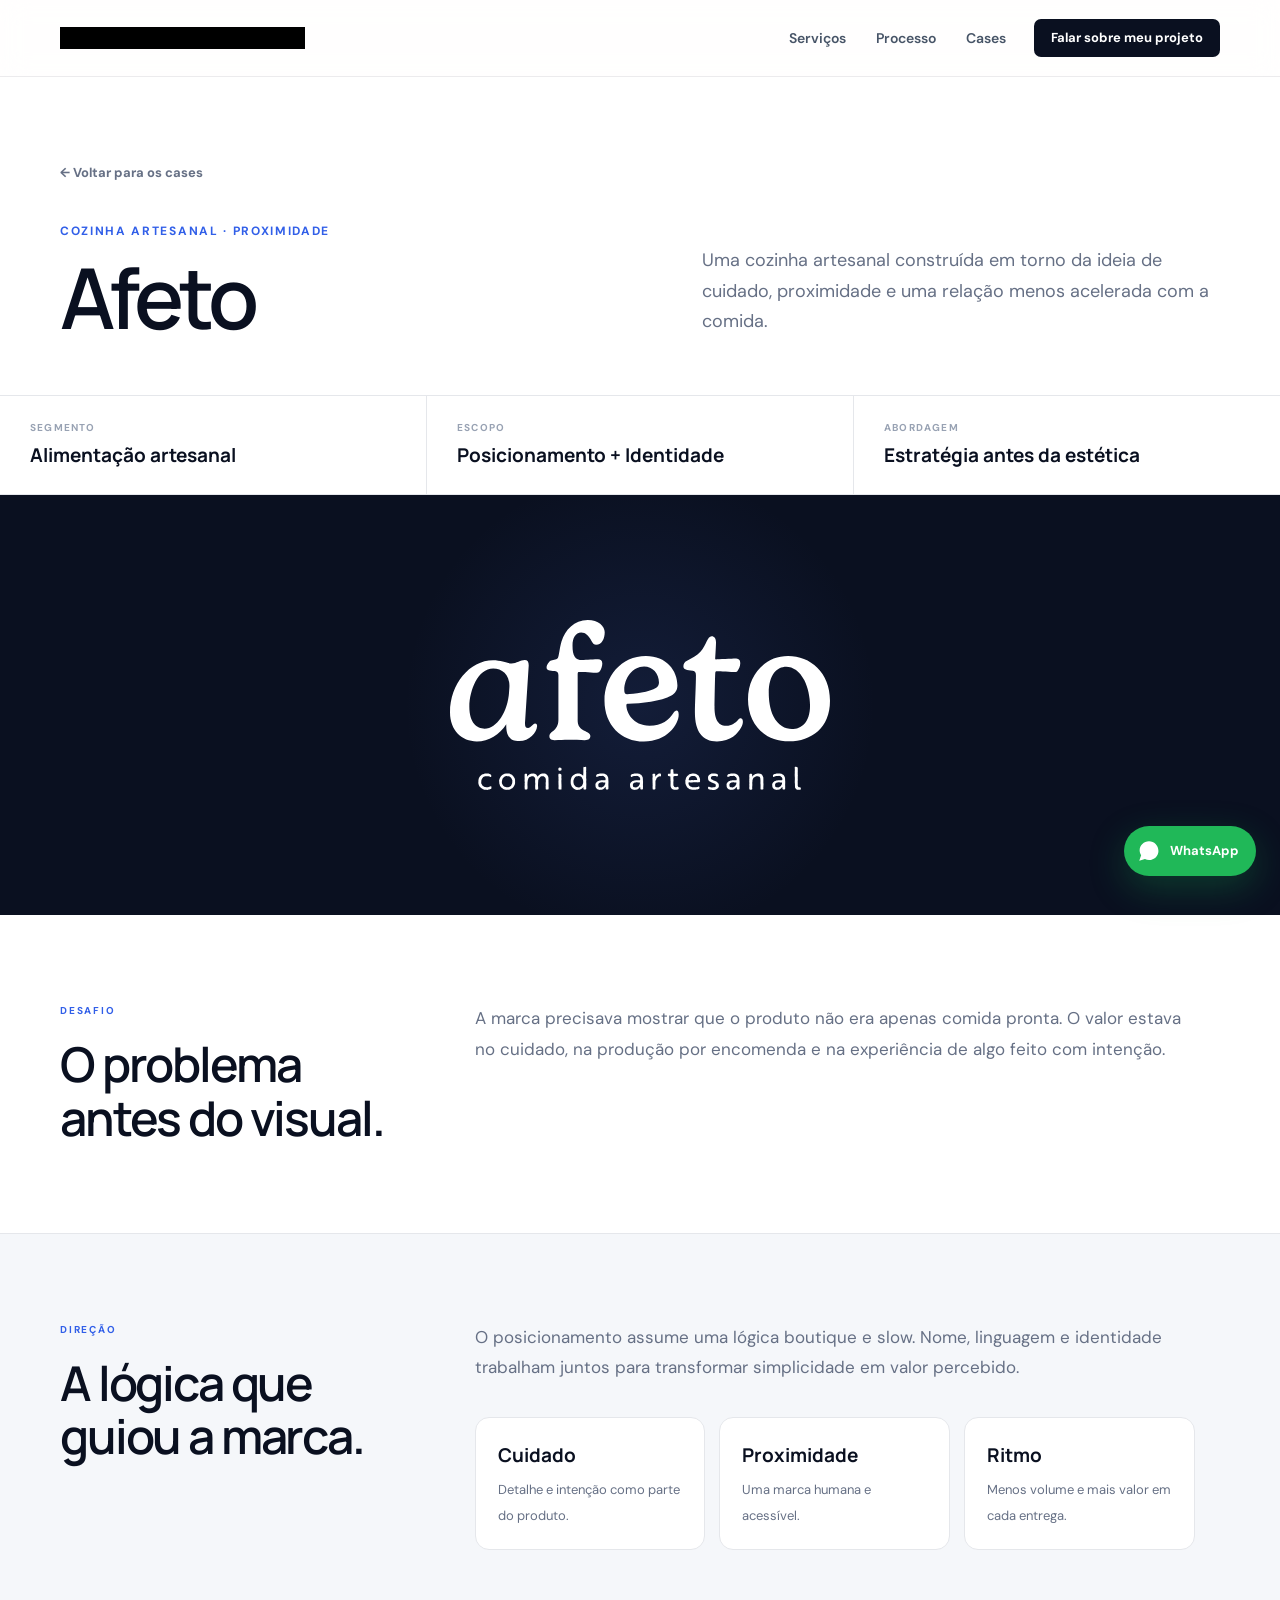
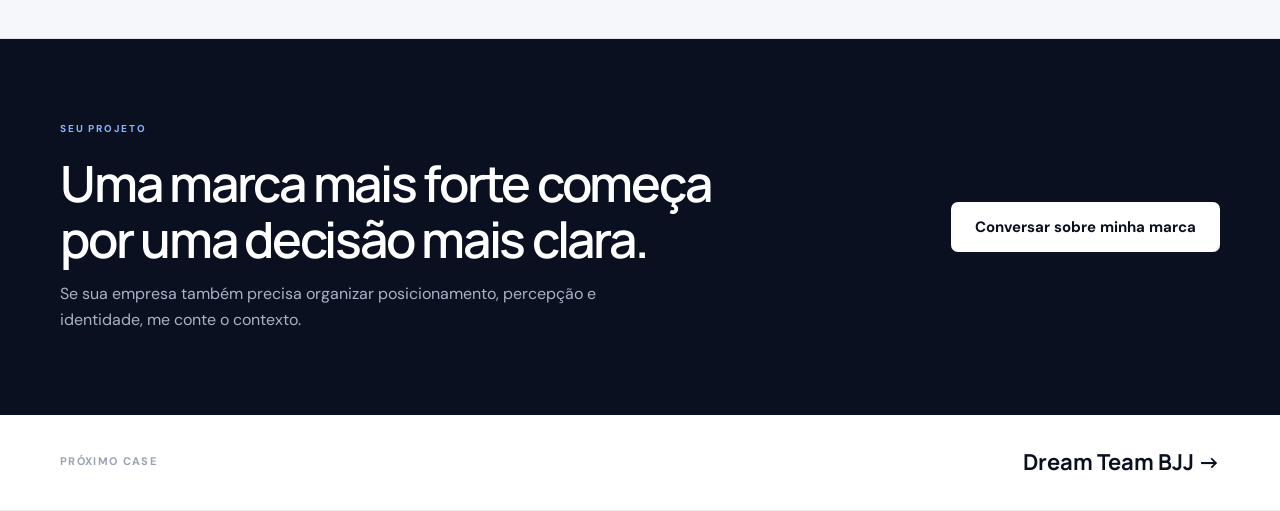
==== commit bc5adb89: "Use original logo across case pages" ====
--- a/projetos/afeto/index.html
+++ b/projetos/afeto/index.html
@@ -23,7 +23,7 @@
   <link href="https://fonts.googleapis.com/css2?family=DM+Sans:wght@400;500;600;700&family=Manrope:wght@500;600;700;800&display=swap" rel="stylesheet"><link rel="stylesheet" href="/styles.css">
 
 </head>
-<body class="project-page"><header class="site-header"><div class="container header-inner"><a class="wordmark" href="/">LEO AZEVEDO<span>.</span></a><nav><a href="/#servicos">Serviços</a><a href="/#processo">Processo</a><a href="/#cases">Cases</a></nav><a class="btn btn-small js-whatsapp" href="#" data-cta="case-header">Falar sobre meu projeto</a></div></header><main>
+<body class="project-page"><header class="site-header"><div class="container header-inner"><a class="brand-logo" href="/" aria-label="Leo Azevedo"><img src="/images/logo-leoazevedo.png" alt="Leo Azevedo"></a><nav><a href="/#servicos">Serviços</a><a href="/#processo">Processo</a><a href="/#cases">Cases</a></nav><a class="btn btn-small js-whatsapp" href="#" data-cta="case-header">Falar sobre meu projeto</a></div></header><main>
 <section class="project-hero"><div class="container"><a class="project-back" href="/#cases">← Voltar para os cases</a><div class="project-hero-grid"><div><div class="project-eyebrow">Cozinha artesanal · Proximidade</div><h1 class="project-title">Afeto</h1></div><p class="project-lead">Uma cozinha artesanal construída em torno da ideia de cuidado, proximidade e uma relação menos acelerada com a comida.</p></div></div></section><div class="project-meta"><div><span>Segmento</span><strong>Alimentação artesanal</strong></div><div><span>Escopo</span><strong>Posicionamento + Identidade</strong></div><div><span>Abordagem</span><strong>Estratégia antes da estética</strong></div></div><div class="project-stage"><img src="/images/afeto.svg" alt="Afeto"></div>
 <section class="project-section"><div class="container project-section-grid"><div><span class="section-kicker">Desafio</span><h2>O problema antes do visual.</h2></div><div class="project-body"><p>A marca precisava mostrar que o produto não era apenas comida pronta. O valor estava no cuidado, na produção por encomenda e na experiência de algo feito com intenção.</p></div></div></section><section class="project-section soft"><div class="container project-section-grid"><div><span class="section-kicker">Direção</span><h2>A lógica que guiou a marca.</h2></div><div class="project-body"><p>O posicionamento assume uma lógica boutique e slow. Nome, linguagem e identidade trabalham juntos para transformar simplicidade em valor percebido.</p><div class="project-principles"><div class="project-principle"><strong>Cuidado</strong><span>Detalhe e intenção como parte do produto.</span></div><div class="project-principle"><strong>Proximidade</strong><span>Uma marca humana e acessível.</span></div><div class="project-principle"><strong>Ritmo</strong><span>Menos volume e mais valor em cada entrega.</span></div></div></div></div></section>
 <section class="project-cta"><div class="container project-cta-grid"><div><span class="section-kicker light">Seu projeto</span><h2>Uma marca mais forte começa por uma decisão mais clara.</h2><p>Se sua empresa também precisa organizar posicionamento, percepção e identidade, me conte o contexto.</p></div><a class="btn btn-white btn-large js-whatsapp" href="#" data-cta="case-final">Conversar sobre minha marca</a></div></section>
--- a/styles.css
+++ b/styles.css
@@ -218,4 +218,64 @@
 .project-meta{grid-template-columns:1fr}.project-stage{min-height:290px;padding:50px 24px}.project-section{padding:64px 0}
 .project-principles{grid-template-columns:1fr}.project-cta{padding:64px 0 100px}.project-cta-grid{align-items:flex-start;flex-direction:column;gap:28px}
 .project-next-inner{align-items:flex-start;flex-direction:column}
+}
+/* Elegant tech refinement */
+:root{
+  --ink:#0a1020;
+  --ink-2:#151d31;
+  --soft:#f5f7fa;
+  --blue:#315fe8;
+  --blue-dark:#2449bc;
+  --cream:#f8f7f3;
+  --radius:14px;
+}
+.brand-logo{display:flex;align-items:center;text-decoration:none}
+.brand-logo img{height:22px;width:auto;display:block;filter:brightness(0)}
+.site-header{background:rgba(255,255,255,.88);border-bottom-color:rgba(15,23,42,.08)}
+.hero{background:
+radial-gradient(circle at 82% 14%,rgba(67,101,205,.22),transparent 28%),
+linear-gradient(135deg,#080e1b 0%,#10182a 58%,#14213a 100%)}
+.hero:before{content:'';position:absolute;inset:0;background-image:linear-gradient(rgba(255,255,255,.025) 1px,transparent 1px),linear-gradient(90deg,rgba(255,255,255,.025) 1px,transparent 1px);background-size:48px 48px;mask-image:linear-gradient(to bottom,#000,transparent 75%);pointer-events:none}
+.hero h1{font-weight:600;letter-spacing:-.052em}
+.hero h1 span{font-weight:500;color:#b9c9f5}
+.hero-lead{font-weight:400;color:#b7c1d2}
+.hero-card{border:1px solid rgba(255,255,255,.18);box-shadow:0 28px 80px rgba(0,0,0,.22);border-radius:16px}
+.btn{border-radius:7px}
+.btn-primary{background:linear-gradient(135deg,#315fe8,#264dc4);box-shadow:0 9px 28px rgba(49,95,232,.22)}
+.btn-dark{background:linear-gradient(135deg,#11192a,#090f1c)}
+.brand-proof{padding-top:42px;padding-bottom:48px}
+.brand-item img{opacity:.62}
+.section{padding-top:116px;padding-bottom:116px}
+.section-kicker{letter-spacing:.18em;font-size:10px}
+h2{font-weight:600;letter-spacing:-.045em}
+.benefit-card{border-color:#e7e9ee;border-radius:12px;padding:34px}
+.benefit-card h3{font-weight:600}
+.services{background:linear-gradient(180deg,#f7f8fa,#f3f5f8)}
+.service-list{border-radius:12px}
+.service{padding-top:34px;padding-bottom:34px}
+.service h3{font-weight:600}
+.inline-cta{background:linear-gradient(120deg,#e9eefb,#f3f5fb);border:1px solid #dfe5f3;border-radius:12px}
+.process{position:relative}
+.process:before{content:'';position:absolute;left:50%;top:80px;bottom:80px;width:1px;background:linear-gradient(transparent,#e6e9ef 15%,#e6e9ef 85%,transparent)}
+.steps h3{font-weight:600}
+.cases{background:#f8f7f4}
+.case-card{border-radius:12px}
+.case-visual{background:
+radial-gradient(circle at 50% 35%,rgba(73,105,196,.14),transparent 45%),
+#0b1220}
+.case-copy h3{font-weight:600}
+.about-photo{border-radius:12px;box-shadow:0 24px 60px rgba(15,23,42,.10)}
+.about-copy h2{font-weight:600}
+.final-cta{background:
+radial-gradient(circle at 50% 0,rgba(54,89,190,.20),transparent 38%),
+#090f1b}
+.final-cta h2{font-weight:600}
+footer{background:#070c15}
+.project-title{font-weight:600}
+.project-stage{background:radial-gradient(circle at center,rgba(66,96,184,.16),transparent 35%),#0a1020}
+@media(max-width:640px){
+ .brand-logo img{height:19px}
+ .section{padding-top:78px;padding-bottom:78px}
+ .process:before{display:none}
+ .hero h1{font-weight:600}
 }
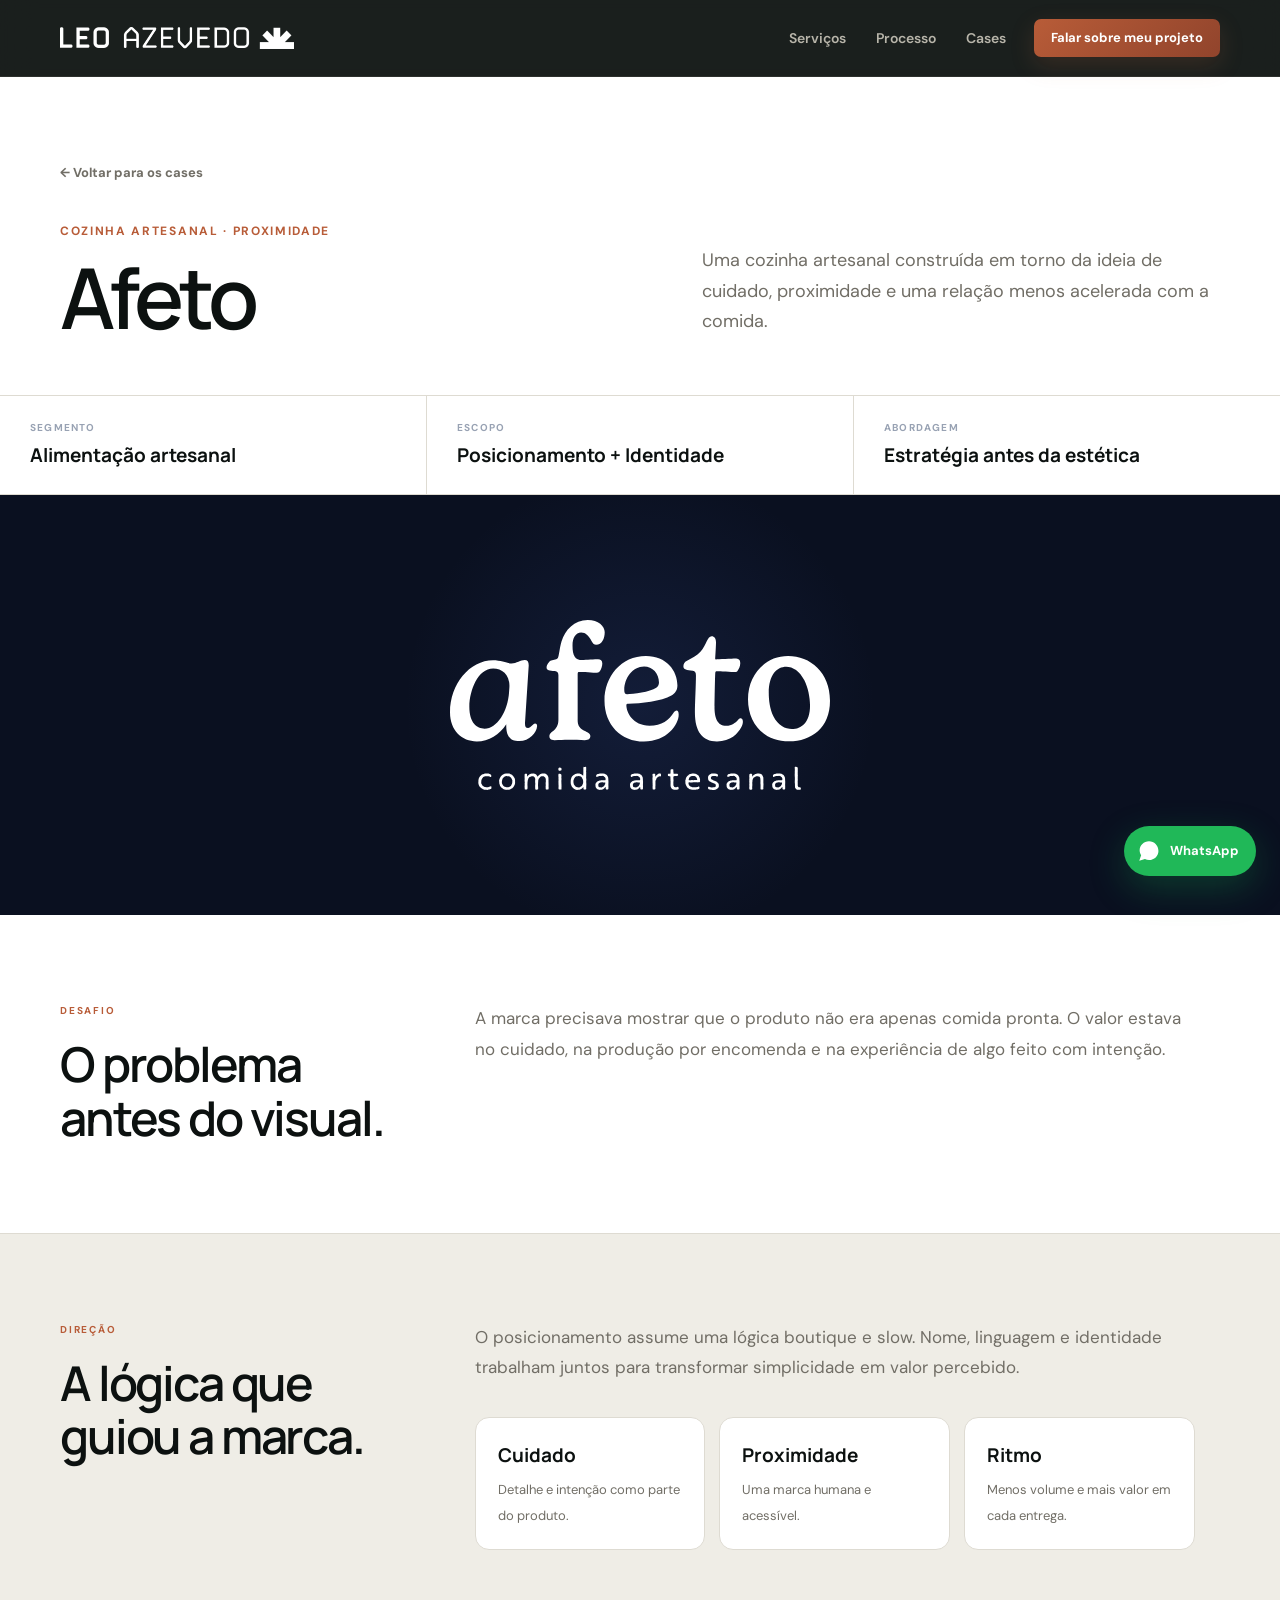
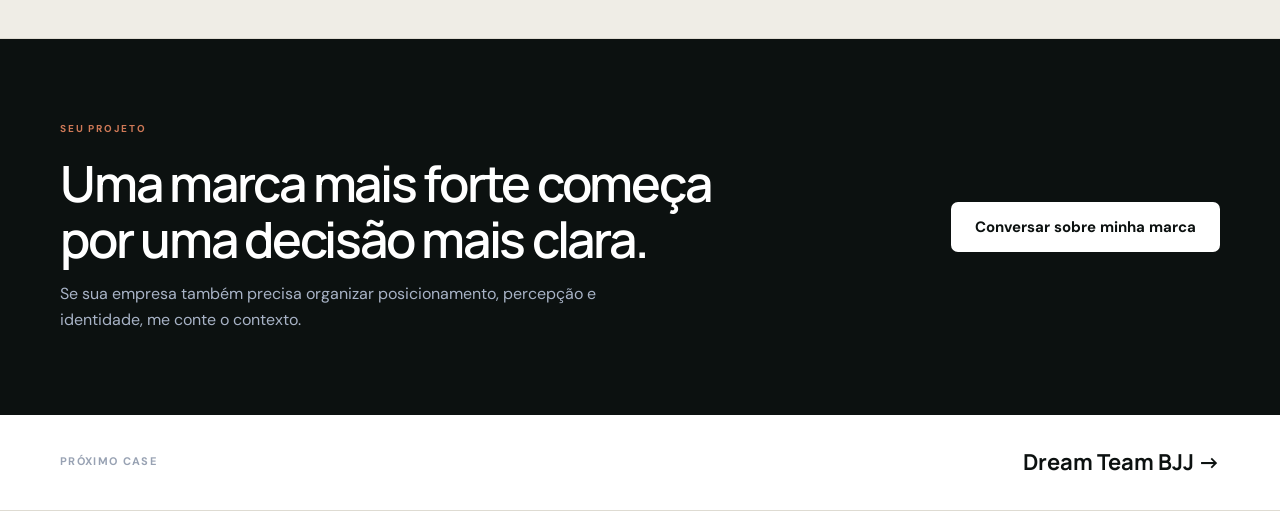
==== commit c40643cd: "Melhora SEO, metadados e dados estruturados" ====
--- a/projetos/afeto/index.html
+++ b/projetos/afeto/index.html
@@ -17,13 +17,17 @@
   <meta property="og:image" content="https://leoazevedo.design/images/og-image.jpg" />
   <meta property="og:image:width" content="1200" />
   <meta property="og:image:height" content="630" />
+  <meta property="og:image:type" content="image/jpeg" />
   <meta name="twitter:card" content="summary_large_image" />
+  <meta name="twitter:title" content="Afeto | Case de Branding — Leo Azevedo" />
+  <meta name="twitter:description" content="Uma cozinha artesanal construída em torno da ideia de cuidado, proximidade e uma relação menos acelerada com a comida." />
+  <meta name="twitter:image" content="https://leoazevedo.design/images/og-image.jpg" />
   <link rel="preconnect" href="https://fonts.googleapis.com" />
   <link rel="preconnect" href="https://fonts.gstatic.com" crossorigin />
   <link href="https://fonts.googleapis.com/css2?family=DM+Sans:wght@400;500;600;700&family=Manrope:wght@500;600;700;800&display=swap" rel="stylesheet"><link rel="stylesheet" href="/styles.css">
 
-</head>
-<body class="project-page"><header class="site-header"><div class="container header-inner"><a class="brand-logo" href="/" aria-label="Leo Azevedo"><img src="/images/logo-leoazevedo.png" alt="Leo Azevedo"></a><nav><a href="/#servicos">Serviços</a><a href="/#processo">Processo</a><a href="/#cases">Cases</a></nav><a class="btn btn-small js-whatsapp" href="#" data-cta="case-header">Falar sobre meu projeto</a></div></header><main>
+<script type="application/ld+json">{"@context":"https://schema.org","@type":"CreativeWork","name":"Afeto","url":"https://leoazevedo.design/projetos/afeto/","description":"Uma cozinha artesanal construída em torno da ideia de cuidado, proximidade e uma relação menos acelerada com a comida.","creator":{"@type":"Person","name":"Leo Azevedo","url":"https://leoazevedo.design/"}}</script></head>
+<body class="project-page"><header class="site-header"><div class="container header-inner"><a class="brand-logo" href="/" aria-label="Leo Azevedo"><img src="/images/logo-leoazevedo.png" alt="Leo Azevedo"></a><nav aria-label="Navegação principal"><a href="/#servicos">Serviços</a><a href="/#processo">Processo</a><a href="/#cases">Cases</a></nav><a class="btn btn-small js-whatsapp" href="#" data-cta="case-header">Falar sobre meu projeto</a></div></header><main>
 <section class="project-hero"><div class="container"><a class="project-back" href="/#cases">← Voltar para os cases</a><div class="project-hero-grid"><div><div class="project-eyebrow">Cozinha artesanal · Proximidade</div><h1 class="project-title">Afeto</h1></div><p class="project-lead">Uma cozinha artesanal construída em torno da ideia de cuidado, proximidade e uma relação menos acelerada com a comida.</p></div></div></section><div class="project-meta"><div><span>Segmento</span><strong>Alimentação artesanal</strong></div><div><span>Escopo</span><strong>Posicionamento + Identidade</strong></div><div><span>Abordagem</span><strong>Estratégia antes da estética</strong></div></div><div class="project-stage"><img src="/images/afeto.svg" alt="Afeto"></div>
 <section class="project-section"><div class="container project-section-grid"><div><span class="section-kicker">Desafio</span><h2>O problema antes do visual.</h2></div><div class="project-body"><p>A marca precisava mostrar que o produto não era apenas comida pronta. O valor estava no cuidado, na produção por encomenda e na experiência de algo feito com intenção.</p></div></div></section><section class="project-section soft"><div class="container project-section-grid"><div><span class="section-kicker">Direção</span><h2>A lógica que guiou a marca.</h2></div><div class="project-body"><p>O posicionamento assume uma lógica boutique e slow. Nome, linguagem e identidade trabalham juntos para transformar simplicidade em valor percebido.</p><div class="project-principles"><div class="project-principle"><strong>Cuidado</strong><span>Detalhe e intenção como parte do produto.</span></div><div class="project-principle"><strong>Proximidade</strong><span>Uma marca humana e acessível.</span></div><div class="project-principle"><strong>Ritmo</strong><span>Menos volume e mais valor em cada entrega.</span></div></div></div></div></section>
 <section class="project-cta"><div class="container project-cta-grid"><div><span class="section-kicker light">Seu projeto</span><h2>Uma marca mais forte começa por uma decisão mais clara.</h2><p>Se sua empresa também precisa organizar posicionamento, percepção e identidade, me conte o contexto.</p></div><a class="btn btn-white btn-large js-whatsapp" href="#" data-cta="case-final">Conversar sobre minha marca</a></div></section>
--- a/styles.css
+++ b/styles.css
@@ -256,7 +256,7 @@
 .service h3{font-weight:600}
 .inline-cta{background:linear-gradient(120deg,#e9eefb,#f3f5fb);border:1px solid #dfe5f3;border-radius:12px}
 .process{position:relative}
-.process:before{content:'';position:absolute;left:50%;top:80px;bottom:80px;width:1px;background:linear-gradient(transparent,#e6e9ef 15%,#e6e9ef 85%,transparent)}
+
 .steps h3{font-weight:600}
 .cases{background:#f8f7f4}
 .case-card{border-radius:12px}
@@ -276,6 +276,192 @@
 @media(max-width:640px){
  .brand-logo img{height:19px}
  .section{padding-top:78px;padding-bottom:78px}
- .process:before{display:none}
+ 
  .hero h1{font-weight:600}
-}+}
+/* Contrast and logo fix */
+.brand-logo{
+  display:flex;
+  align-items:center;
+  text-decoration:none;
+  background:transparent;
+  border-radius:0;
+  overflow:visible;
+}
+.brand-logo img{
+  height:22px;
+  width:auto;
+  display:block;
+  filter:none;
+  mix-blend-mode:normal;
+}
+.brand-proof{
+  background:#f7f8fa;
+  border-top:1px solid #eceff3;
+  border-bottom:1px solid #e4e7ec;
+}
+.brand-proof .section-kicker{
+  color:#7d889a;
+}
+.brand-item img{
+  filter:brightness(0) saturate(100%);
+  opacity:.72;
+}
+.brand-item img:hover{
+  opacity:.95;
+}
+@media(max-width:640px){
+  .brand-logo img{height:19px}
+}
+
+/* Integrate header with hero */
+.site-header{
+  background:rgba(8,14,27,.92);
+  border-bottom:1px solid rgba(255,255,255,.08);
+  box-shadow:none;
+  -webkit-backdrop-filter:blur(16px);
+  backdrop-filter:blur(16px);
+}
+.site-header .brand-logo img{
+  filter:invert(1);
+}
+.site-header nav a{
+  color:#aab6ca;
+}
+.site-header nav a:hover{
+  color:#fff;
+}
+.site-header .btn-small{
+  background:linear-gradient(135deg,#315fe8,#264dc4);
+  color:#fff;
+  box-shadow:0 8px 24px rgba(49,95,232,.22);
+}
+.site-header .btn-small:hover{
+  background:linear-gradient(135deg,#3a69f0,#2b54d0);
+}
+@media(max-width:640px){
+  .site-header{
+    background:rgba(8,14,27,.96);
+  }
+}
+.footer-brand{display:flex;flex-direction:column;align-items:flex-start;gap:5px}
+.footer-brand img{height:20px;width:auto;filter:invert(1);display:block}
+.footer-brand span{display:block;color:#718096;font-size:12px;margin-top:0}
+@media(max-width:640px){.footer-brand img{height:18px}}
+
+/* Heritage tech palette: charcoal, forest and burnt copper */
+:root{
+  --ink:#0c1110;
+  --ink-2:#18201c;
+  --text:#202521;
+  --muted:#716e66;
+  --line:#dedbd2;
+  --surface:#f8f6f0;
+  --soft:#efede6;
+  --blue:#b85c38;
+  --blue-dark:#96462c;
+  --cyan:#ead9cc;
+  --cream:#f3f0e8;
+  --shadow:0 18px 60px rgba(25,31,27,.11);
+}
+body{background:var(--surface)}
+.site-header{
+  background:rgba(12,17,16,.94);
+  border-bottom-color:rgba(218,208,190,.10);
+}
+.site-header nav a{color:#b8b5aa}
+.site-header nav a:hover{color:#f6f2e8}
+.site-header .btn-small{
+  background:linear-gradient(135deg,#b85c38,#91442c);
+  box-shadow:0 8px 24px rgba(184,92,56,.18);
+}
+.site-header .btn-small:hover{background:linear-gradient(135deg,#c66843,#a14d31)}
+.hero{
+  background:
+    radial-gradient(circle at 82% 18%,rgba(86,105,78,.20),transparent 30%),
+    linear-gradient(135deg,#0b100e 0%,#131b17 58%,#202a23 100%);
+}
+.hero:after{
+  background:radial-gradient(circle,rgba(184,92,56,.16),transparent 66%);
+}
+.hero h1 span{color:#c8b5a4}
+.hero .eyebrow{color:#cf7957}
+.hero-lead{color:#c3c0b7}
+.hero-card{background:#f5f1e8}
+.hero-card-label{color:#b85c38}
+.check-list svg{stroke:#b85c38}
+.btn-primary{
+  background:linear-gradient(135deg,#b85c38,#99482e);
+  box-shadow:0 9px 28px rgba(184,92,56,.22);
+}
+.btn-primary:hover{
+  background:linear-gradient(135deg,#c46743,#a14c31);
+  box-shadow:0 11px 30px rgba(184,92,56,.27);
+}
+.brand-proof{background:#f3f0e8;border-color:#dedbd2}
+.brand-proof .section-kicker,.center{color:#817c70}
+.services{background:#ece9e1}
+.service-list,.benefit-card,.case-card{background:#f8f6f0}
+.inline-cta{
+  background:linear-gradient(120deg,#eadbd0,#f1e8df);
+  border-color:#dfc9b9;
+}
+.process{background:#f8f6f0}
+.cases{background:#eeebe3}
+.case-visual{
+  background:
+    radial-gradient(circle at 50% 35%,rgba(184,92,56,.12),transparent 44%),
+    #111815;
+}
+.about{background:#f8f6f0}
+.about-points span{background:#ece9e1}
+.final-cta{
+  background:
+    radial-gradient(circle at 50% 0,rgba(184,92,56,.14),transparent 38%),
+    #0b100e;
+}
+.light{color:#cf7957}
+.final-cta p{color:#bbb8af}
+.final-note{color:#77786f}
+footer{background:#080c0a}
+a:focus-visible{outline-color:#c66b48}
+.mobile-cta{background:#f8f6f0}
+
+/* Forest green accents layered into the heritage palette */
+:root{
+  --forest:#314438;
+  --forest-deep:#1d2b24;
+  --forest-soft:#dfe4dc;
+}
+.hero{
+  background:
+    radial-gradient(circle at 78% 20%,rgba(73,101,83,.30),transparent 32%),
+    radial-gradient(circle at 92% 72%,rgba(184,92,56,.10),transparent 28%),
+    linear-gradient(135deg,#0b100e 0%,#152019 58%,#26382d 100%);
+}
+.hero-trust strong{color:#e7e2d6}
+.hero-trust span{color:#9da99f}
+.hero-card{border:1px solid rgba(49,68,56,.12)}
+.brand-proof{border-top:3px solid var(--forest)}
+.benefit-card:nth-child(2){border-top:3px solid var(--forest)}
+.service:nth-child(even) .service-number{color:var(--forest)}
+.service-tag{background:var(--forest-soft);color:var(--forest-deep)}
+.process .section-kicker{color:var(--forest)}
+.steps article:nth-child(even)>span{color:var(--forest)}
+.case-card:nth-child(2) .case-visual{
+  background:
+    radial-gradient(circle at 50% 35%,rgba(184,92,56,.10),transparent 44%),
+    #1d2b24;
+}
+.about-points span{
+  background:#e2e5df;
+  border-color:#d1d7cf;
+  color:#314438;
+}
+.final-cta{
+  background:
+    radial-gradient(circle at 18% 15%,rgba(62,86,70,.32),transparent 31%),
+    radial-gradient(circle at 82% 5%,rgba(184,92,56,.13),transparent 28%),
+    #0b100e;
+}
+.footer-links a:hover{color:#d2a38e}
